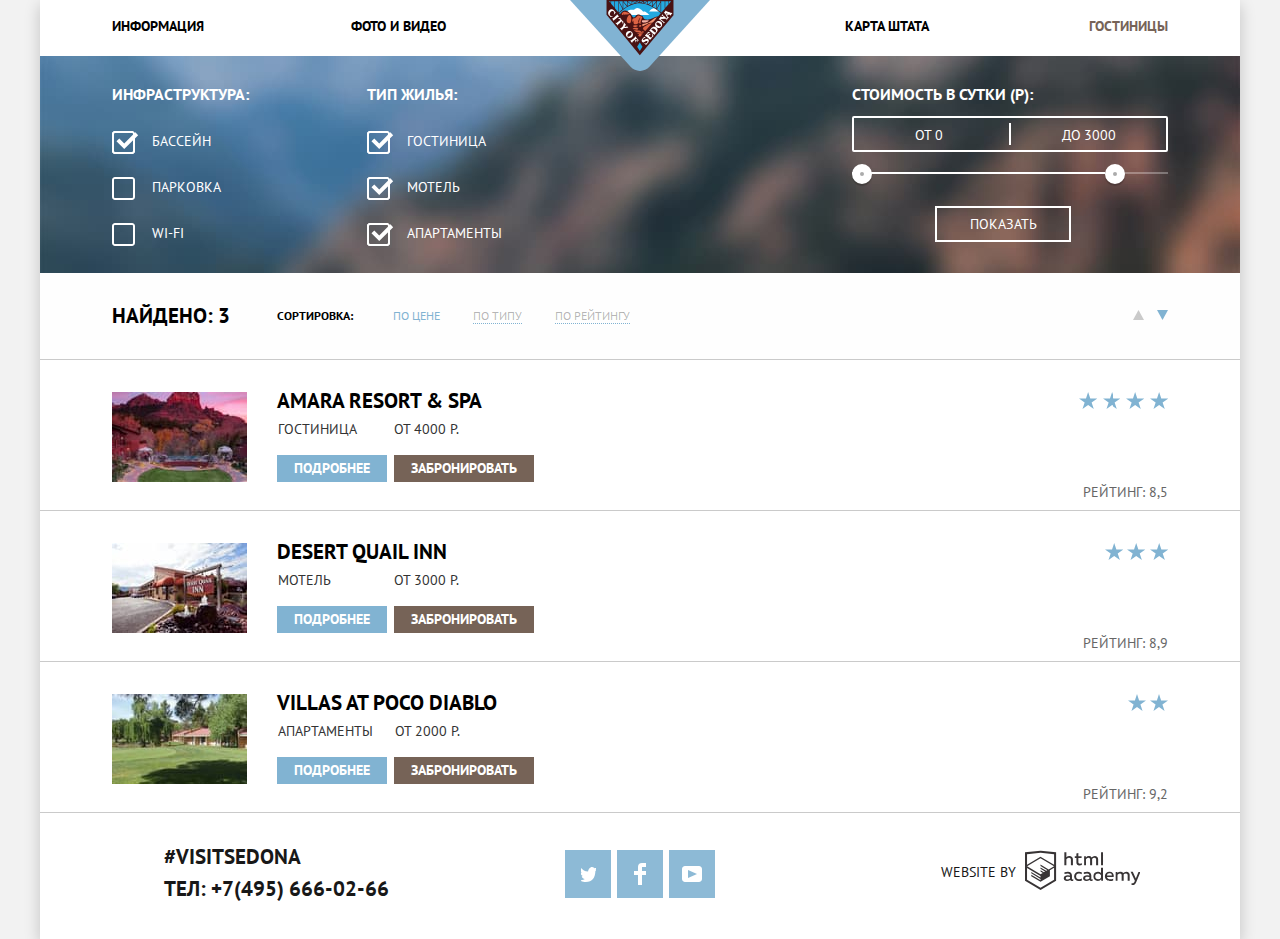
==== inner.html @ 4549bbd1 "css inner-page" ====
<!DOCTYPE html>
<html lang="ru">
  <head>
    <meta charset="utf-8">
    <title>Гостиницы в Седоне</title>
    <link href="https://fonts.googleapis.com/css?family=PT+Sans:400,700&display=swap&subset=cyrillic" rel="stylesheet">
    <link href="css/normalize.css" rel="stylesheet">
    <link href="css/style.css" rel="stylesheet">
  </head>
  <body class="inner-page">
    <div class="container">
      <header class="main-header">
        <nav class="main-navigation">
          <a class="main-header-logo" href="index.html">
            <img src="img/logo.svg" width="140" height="71" alt="Логотип компании по поиску жилья в Седоне «City of Sedona»">
          </a>
          <ul class="site-navigation inner-site-navigation">
            <li><a href="#">Информация</a></li>
            <li><a href="#">Фото и видео</a></li>
            <li><a href="#">Карта штата</a></li>
            <li class="site-navigation-current"><a>Гостиницы</a></li>
          </ul>
        </nav>
      </header>
      <main>
        <h1 class="visually-hidden">Поиск гостиницы в Седоне</h1>
        <section class="filters">
          <h2 class="visually-hidden">Фильтр гостиниц</h2>
          <form action="https://echo.htmlacademy.ru" method="get" >
            <fieldset class="filter-item">
              <legend>Инфраструктура:</legend>
              <ul>
                <li>
                  <input class="visually-hidden filter-input" type="checkbox" name="pool" id="filter-pool" checked>
                  <label for="filter-pool">Бассейн</label>
                </li>
                <li>
                  <input class="visually-hidden filter-input" type="checkbox" name="parking" id="filter-parking">
                  <label for="filter-parking">Парковка</label>
                </li>
                <li>
                  <input class="visually-hidden filter-input" type="checkbox" name="wi-fi" id="filter-wi-fi">
                  <label for="filter-wi-fi">Wi-Fi</label>
                </li>
              </ul>
            </fieldset>
            <fieldset class="filter-item">
              <legend>Тип жилья:</legend>
              <ul>
                <li>
                  <input class="visually-hidden filter-input" type="checkbox" name="hotel" id="filter-hotel" checked>
                  <label for="filter-hotel">Гостиница</label>
                </li>
                <li>
                  <input class="visually-hidden filter-input" type="checkbox" name="motel" id="filter-motel" checked>
                  <label for="filter-motel">Мотель</label>
                </li>
                <li>
                  <input class="visually-hidden filter-input" type="checkbox" name="apartment" id="filter-apartment" checked>
                  <label for="filter-apartment">Апартаменты</label>
                </li>
              </ul>
            </fieldset>
            <div class="filter-column">
              <fieldset class="filter-item">
                <legend>Стоимость в сутки (Р):</legend>
                <div class="range-filter">
                  <div class="price-controls">
                    <label class="min-price">от<input type="number" name="min-price" value="0"></label>
                    <label class="max-price">до<input type="number" name="max-price" value="3000"></label>
                  </div>
                  <div class="range-controls">
                    <div class="scale">
                      <div class="bar"></div>
                    </div>
                    <div class="toggle toggle-min"></div>
                    <div class="toggle toggle-max"></div>
                  </div>
                </div>
              </fieldset>
              <button type="submit" class="button filters-button">Показать</button>
            </div>
          </form>
        </section>
        <section class="sort">
          <p class="sort-info">Найдено: 3</p>
          <h2>Сортировка:</h2>
          <div class="sort-wrapper">
            <a class="sort-item sort-item-current" href="#">По цене</a>
            <a class="sort-item sort-item-type" href="#">По типу</a>
            <a class="sort-item sort-item-rating" href="#">По рейтингу</a>
          </div>
          <div class="indicators">
            <a class="sort-indicator sort-indicator-up" href="#">
              <span class="visually-hidden">Сортировать по возрастанию</span>
              <svg xmlns="http://www.w3.org/2000/svg" width="11" height="10"><path fill="#cacaca" d="M5.5 0L0 10h11z"/></svg>
            </a>
            <a class="sort-indicator sort-indicator-down sort-indicator-current" href="#">
              <span class="visually-hidden">Сортировать по убыванию</span>
              <svg xmlns="http://www.w3.org/2000/svg" width="11" height="10"><path fill="#cacaca" d="M5.5 0L0 10h11z"/></svg>
            </a>
          </div>
        </section>
        <article>
          <h2 class="visually-hidden">Гостиницы Седоны</h2>
          <ul class="hotels">
            <li class="hotels-item">
              <img src="img/amara.jpg" width="135" height="90" alt="Фотография гостиницы «Amara Resort & Spa»">
              <div class="column-hotel">
                <h3>
                  <a class="hotel-name" href="#">Amara Resort & Spa</a>
                </h3>
                <table>
                  <tr>
                    <td>Гостиница</td>
                    <td>От 4000 Р.</td>
                  </tr>
                </table>
                <a class="button button-info" href="#">Подробнее</a>
                <a class="button button-buy" href="#">Забронировать</a>
              </div>
              <div class="comfort">
                <span class="visually-hidden">Уровень сервиса четыре звезды</span>
                <span class="rating">Рейтинг: 8,5</span>
              </div>
            </li>
            <li class="hotels-item">
              <img src="img/desert.jpg" width="135" height="90" alt="Фотография мотеля «Desert Quail Inn»">
              <div class="column-hotel">
                <h3>
                  <a class="hotel-name" href="#">Desert Quail Inn</a>
                </h3>
                <table>
                  <tr>
                    <td>Мотель</td>
                    <td>От 3000 Р.</td>
                  </tr>
                </table>
                <a class="button button-info" href="#">Подробнее</a>
                <a class="button button-buy" href="#">Забронировать</a>
              </div>
              <div class="comfort">
                <span class="visually-hidden">Уровень сервиса три звезды</span>
                <span class="rating">Рейтинг: 8,9</span>
              </div>
            </li>
            <li class="hotels-item">
              <img src="img/villas.jpg" width="135" height="90" alt="Фотография гостиницы «Amara Resort & Spa»">
              <div class="column-hotel">
                <h3>
                  <a class="hotel-name" href="#">Villas at Poco Diablo</a>
                </h3>
                <table>
                  <tr>
                    <td>Апартаменты</td>
                    <td>От 2000 Р.</td>
                  </tr>
                </table>
                <a class="button button-info" href="#">Подробнее</a>
                <a class="button button-buy" href="#">Забронировать</a>
              </div>
              <div class="comfort">
                <span class="visually-hidden">Уровень сервиса две звезды</span>
                <span class="rating">Рейтинг: 9,2</span>
              </div>
            </li>
          </ul>
        </article>
      </main>
      <footer class="main-footer">
        <p class="footer-contacts">
          <span>#visitsedona</span><br>
          Тел: <a href="tel:+78126660266">+7(495) 666-02-66</a>
        </p>
        <ul class="footer-social">
          <li><a class="social-button social-button-tw" href="#"><span class="visually-hidden">Твиттер</span></a></li>
          <li><a class="social-button social-button-fb" href="#"><span class="visually-hidden">Фейсбук</span></a></li>
          <li><a class="social-button social-button-youtube" href="#"><span class="visually-hidden">Ютуб</span></a></li>
        </ul>
        <p class="footer-copyright">
          <b>Website by</b>
          <a class="logo-html" href="https://htmlacademy.ru/intensive/htmlcss">
            <svg class="html-academy" xmlns="http://www.w3.org/2000/svg" data-name="Layer 1" viewBox="0 0 113 39"><path fill="#231f20" d="M46.84 28.22a2.07 2.07 0 00.58-.11v1.4a3.41 3.41 0 01-1.24.22 1.75 1.75 0 01-1.75-1 5.08 5.08 0 01-3.3 1.13c-1.59 0-3.06-.87-3.06-2.68 0-2.24 2.08-2.93 3.9-2.93a11.63 11.63 0 012.28.26v-.31c0-1.09-.8-1.86-2.3-1.86a7.79 7.79 0 00-3.15.67v-1.79a10.72 10.72 0 013.35-.58c2.48 0 4 1.18 4 3.83v3.14a.57.57 0 00.69.61zm-6.76-1.19a1.42 1.42 0 001.64 1.29 3.56 3.56 0 002.53-1v-1.51a10.21 10.21 0 00-1.9-.22c-1.1.01-2.27.35-2.27 1.45zm12.98-6.41a5.29 5.29 0 012.7.67v1.79a4.28 4.28 0 00-2.42-.73 2.89 2.89 0 100 5.76 5.26 5.26 0 002.55-.67v1.8a6.58 6.58 0 01-2.9.6 4.42 4.42 0 01-4.72-4.54 4.54 4.54 0 014.79-4.68zm12.78 7.6a2.07 2.07 0 00.58-.11v1.4a3.41 3.41 0 01-1.24.22 1.75 1.75 0 01-1.75-1 5.08 5.08 0 01-3.3 1.13c-1.59 0-3.06-.87-3.06-2.68 0-2.24 2.08-2.93 3.9-2.93a11.63 11.63 0 012.28.26v-.31c0-1.09-.8-1.86-2.3-1.86a7.79 7.79 0 00-3.15.67v-1.79a10.72 10.72 0 013.35-.58c2.48 0 4 1.18 4 3.83v3.14a.57.57 0 00.69.61zm-6.76-1.19a1.42 1.42 0 001.64 1.29 3.56 3.56 0 002.53-1v-1.51a10.21 10.21 0 00-1.9-.22c-1.11.01-2.27.35-2.27 1.45zm17.59-10.18v12.76h-1.76v-1.39a4.07 4.07 0 01-3.35 1.62 4.62 4.62 0 010-9.22 4 4 0 013.15 1.37v-5.14h2zm-4.76 5.48a2.9 2.9 0 000 5.8 3 3 0 002.79-1.84v-2.13a3.06 3.06 0 00-2.79-1.83zm11.08-1.71c3.48 0 4.68 2.81 4.12 5.34h-6.58c.22 1.57 1.75 2.22 3.35 2.22a6.41 6.41 0 002.77-.62v1.68a7.5 7.5 0 01-3.14.6c-2.68 0-5-1.53-5-4.61a4.39 4.39 0 014.48-4.61zm.09 1.62a2.39 2.39 0 00-2.57 2.26h4.85a2.06 2.06 0 00-2.28-2.26zm6.02 7.37v-8.75h1.73v1.09a4 4 0 012.92-1.33 3 3 0 012.73 1.4 4.33 4.33 0 013.06-1.4 3.21 3.21 0 013.32 3.52v5.47h-2V24.2a1.67 1.67 0 00-1.73-1.84 2.94 2.94 0 00-2.17 1.18v6.07h-2V24.2a1.67 1.67 0 00-1.73-1.84 3.11 3.11 0 00-2.32 1.35v5.91h-2zm22.37-8.75h2l-4.1 9.93c-.95 2.28-2.19 3-3.52 3a5 5 0 01-1.15-.15v-1.66a3 3 0 00.89.13c.95 0 1.66-.67 2.17-2l.18-.44-4.16-8.82h2.13l3 6.6zM40.66 1.53v5a4 4 0 012.83-1.2A3.41 3.41 0 0147.1 8.9v5.41h-2V9.15a1.9 1.9 0 00-2-2.1 3.08 3.08 0 00-2.44 1.46v5.8h-2V1.53h2zm11.77.89v3.12h3.17v1.71h-3.17v4c0 1.15.53 1.53 1.66 1.53a4.71 4.71 0 001.77-.35v1.68a7.14 7.14 0 01-2.35.38 2.68 2.68 0 01-3-2.88V7.23h-1.6V5.52h1.57V2.88zm5.67 11.87V5.54h1.73v1.09a4 4 0 012.92-1.33 3 3 0 012.73 1.4 4.33 4.33 0 013.06-1.4 3.21 3.21 0 013.32 3.52v5.47h-2V8.88a1.67 1.67 0 00-1.73-1.84 2.94 2.94 0 00-2.17 1.18v6.07h-2V8.88a1.67 1.67 0 00-1.73-1.84 3.11 3.11 0 00-2.32 1.35v5.91h-2zM74.72 1.52h1.95v12.76h-1.95zM15.44.02h-.16L0 1.62v28l15.28 9.09 15.28-9.09v-28zm13.12 28.45l-13.28 7.9L2 28.47V16.99l13.22 7.87v1.43l-9.07-5.4v1.38l9.11 5.47v1.46l-9.1-5.42v1.38l9.11 5.47 9.19-5.5v-5.91l4.1-2.45v11.67zm0-13.16l-3.65 2.14-1.68 1-8-4.76v1.38l6.84 4.07h-.06l-.15.09-1 .57-5.64-3.36v1.38l4.45 2.65-1.05.7-3.36-2v1.38l2.21 1.3-2.25 1.35-13.16-7.82 13.17-7.92zm0-1.39L15.21 6.05l-13.2 7.86V3.41l13.28-1.39 13.28 1.39v10.51z"/></svg>
            <span class="visually-hidden">Логотип «HTML-Academy»</span>
          </a>
        </p>
      </footer>
    </div>
  </body>
</html>
---- css/style.css ----
body {
  margin: 0;
  padding: 0;

  font-weight: 400;
  font-size: 14px;
  line-height: 21px;
  font-family: "PT Sans", Arial, sans-serif;
  color: #333333;
  text-transform: uppercase;
  background-color: #f2f2f2;
}

*,
*::before,
*::after {
  box-sizing: border-box;
}

a {
  text-decoration: none;
}

img {
  max-width: 100%;
  height: auto;
}

.visually-hidden:not(:focus):not(:active),
input[type="checkbox"].visually-hidden,
input[type="radio"].visually-hidden {
  position: absolute;

  width: 1px;
  height: 1px;
  margin: -1px;
  border: 0;
  padding: 0;

  white-space: nowrap;

  clip-path: inset(100%);
  clip: rect(0 0 0 0);
  overflow: hidden;
}

.container {
  width: 1200px;
  margin: 0 auto;
  padding: 0 0;

  background-color: #ffffff;
  box-shadow: 0px 5px 15px rgba(0, 1, 1, 0.2);
}

.main-navigation {
  position: relative;

  display: flex;

  font-weight: 700;
  line-height: 26px;
  color: #000000;

  background-color: #ffffff;
}

.main-header-logo {
  position: absolute;
  top: 0;
  left: 50%;
  margin-left: -70px;
  z-index: 1;

  display: block;
  width: 140px;
  height: 71px;
}

.site-navigation {
  width: 1200px;
  display: flex;
  justify-content: space-between;
  flex-wrap: wrap;
  margin: 0;
  padding: 0;
  padding-right: 72px;
  padding-left: 72px;

  list-style: none;
}

.site-navigation li {
  width: 239px;
  padding-top: 13px;
  padding-bottom: 17px;

  color: inherit;
}

.site-navigation li:nth-child(4n-2) {
  margin-right: auto;
}

.site-navigation li:nth-last-child(2),
.site-navigation li:last-child {
  text-align: right;
}

.site-navigation a {
  color: inherit;
}

.site-navigation a[href]:hover,
.site-navigation a[href]:focus {
  color: #81b3d2;
}

.site-navigation a[href]:active {
  color: rgba(0, 0, 0, 0.3);
}

.site-navigation-current a {
  color: #766357;
}

.mountains-bg {
  position: relative;
  display: flex;
  justify-content: center;
  align-items: center;
  height: 508px;

  background: url("../img/background.jpg") no-repeat top center;
  background-color: #ffffff;
  background-size: 100%;
}

.mountains-bg img {
  width: 459px;
  height: 353px;
}

.main-text {
  width: 489px;
  padding-top: 59px;
  padding-bottom: 51px;
  margin: 0 auto;

  text-align: center;
}

.mountains-bg::before {
  content: "";
  position: absolute;
  bottom: -3px;
  left: 0;
  z-index: 1;
  width: 1200px;
  height: 59px;

  background-image: url("../img/intro-mask.svg");
  background-repeat: no-repeat;
  background-position: top center;
}

.main-text b {
  font-size: 21px;
  line-height: 26px;
  text-align: center;
  color: #000000;
}

.main-text p {
  margin: 0;
  padding: 0;
  padding-top: 29px;
  line-height: 26px;
}

.features-list {
  list-style: none;
}

.devils-bridge {
  display: flex;
  color: #ffffff;
}

.real-city {
  display: flex;
  flex-wrap: wrap;
}

.real-life,
.about-bridge {
  width: 400px;
  padding-top: 46px;
  padding-right: 60px;
  padding-bottom: 60px;
  padding-left: 60px;
  color: #ffffff;

  background-color: #81b3d2;
}

.features-list {
  display: flex;
  flex-wrap: wrap;
  margin: 0;
  padding: 0;
}

.real-life,
.about-bridge {
  min-height: 256px;
  padding-bottom: 20px;
}

.features-item h3 {
  margin: 0;
  padding: 0;
  width: 150px;
  margin: 0 auto;
  padding-bottom: 26px;

  font-size: 21px;
  text-align: center;
}

.features-item p {
  margin: 0;
  padding: 0;

  text-align: center;
}

.features-item .number {
  padding-bottom: 22px;
}

.city-features {
  display: flex;
  justify-content: space-between;
  margin: 0;
  padding: 0;

  list-style: none;
  color: #333333;

  background-color: #ffffff;
}

.city-features h4 {
  margin: 0;
  padding: 0;
  padding-bottom: 22px;

  font-size: 21px;
  color: #000000;
}

.city-features li {
  width: 400px;
  min-height: 330px;
  padding: 50px;
  padding-top: 162px;
  padding-bottom: 20px;

  text-align: center;
}

.city-features .home {
  background: url(../img/home.svg) no-repeat 162px 60px;
}

.city-features .food {
  background: url(../img/food.svg) no-repeat 162px 60px;
}

.city-features .souvenir {
  background: url(../img/souvenir.svg) no-repeat 168px 57px;
}

.about-bridge {
  order: 2;
  width: 400px;
  padding: 48px;
  padding-top: 47px;
  padding-bottom: 20px;
}

.last-advantage {
  width: 400px;
  min-height: 256px;

  padding-top: 48px;
  padding-right: 75px;
  padding-bottom: 20px;
  padding-left: 75px;
  background-color: #eeeeee;
}

.last-advantage:nth-child(4) {
  padding-right: 68px;
  padding-left: 68px;
}

.last-advantage h3 {
  padding-bottom: 23px;
}

.features {
  margin-bottom: 51px;
}

.search-hotels h2 {
  margin: 0;
  padding: 0;
  font-size: 30px;
  line-height: 36px;
  color: #000000;
  padding-bottom: 24px;

  text-align: center;
}

.search-hotels p {
  margin: 0;
  padding: 0;
  line-height: 24px;
  padding-bottom: 47px;

  text-align: center;
}

.button {
  font-weight: 700;
  font-size: 14px;
  line-height: 21px;
  text-align: center;
  color: #ffffff;
  text-transform: uppercase;

  background-color: #766357;
}

.button:hover,
.button:focus {
  background-color: #604e43;
}

.button:active {
  color: rgba(255, 255, 255, 0.3);

  background-color: #503e33;
}

.search-hotels .button {
  display: block;
  width: 568px;
  min-height: 86px;
  margin: 0 auto;
  font-size: 21px;
  line-height: 86px;
  vertical-align: middle;
}

.form-hotels {
  position: absolute;
  z-index: 1;
  left: 50%;
  width: 568px;
  margin-left: -284px;
  min-height: 395px;
  padding: 55px;

  background-color: #ffffff;
  box-shadow: 0px 7px 15px 0 rgba(0, 1, 1, 0.15);
}

.form-hotels label {
  font-weight: bold;
  line-height: 1.86;

  text-align: left;
  color: #000000;
}

.form-hotels p {
  position: relative;
  display: flex;
  flex-wrap: wrap;
  justify-content: space-between;
  align-items: baseline;
  line-height: 1.86;
  padding-bottom: 28px;
}

.form-hotels input {
  width: 346px;
  height: 38px;
  padding: 13px;
  background-color: #f2f2f2;

  font-family: "PT Sans", Arial, sans-serif;
  font-size: 14px;
  font-weight: bold;
  line-height: 1.86;
  text-align: left;
  color: #000000;
  border: none;
  text-transform: uppercase;
}

.form-hotels p:nth-child(2) {
  padding-bottom: 31px;
}

.amount-columns {
  display: flex;
  flex-wrap: wrap;
  justify-content: space-between;
  margin-bottom: 23px;
}

.form-hotels .amount {
  position: relative;
  width: 189px;
}

.amount input {
  width: 38px;
  padding-left: 5px;
  padding-right: 5px;
  text-align: center;
}

.amount:nth-child(2) {
  width: 140px;
  margin-right: 38px;
}

.form-hotels .amount-button {
  position: absolute;
  top: 0;
  left: 113px;
  width: 38px;
  height: 38px;
  border: none;
  background-color: #f2f2f2;
}

.amount:nth-child(2) .amount-button {
  left: 65px;
}

.amount:nth-child(2) .increase {
  left: 140px;
}

.amount .increase {
  left: 188px;
}

.amount .increase::after {
  content: "";
  position: absolute;
  top: 13.5px;
  left: 18px;
  width: 2px;
  height: 11px;
  background-color: #a9a9a9;
}

.amount-button::before {
  content: "";
  position: absolute;

  background-color: #a9a9a9;
}

.amount-button:hover::before,
.amount-button:hover::after {
  background-color: #000000;
}

.amount-button:active::before,
.amount-button:active::after {
  background-color: #81b3d2;
}

.reduce::before {
  top: 17px;
  left: 12px;
  width: 12px;
  height: 3px;
}

.increase::before {
  top: 17px;
  left: 14px;
  width: 11px;
  height: 3px;
}

.form-hotels .icon-calendar {
  position: absolute;
  top: 6px;
  right: 2px;
  border: none;
  background-color: transparent;
}

.icon-calendar:hover path {
  fill: #000000;
}

.icon-calendar:active path {
  fill: #81b3d2;
}

.form-hotels .button {
  width: 100%;
  min-height: 58px;
  line-height: 26px;
  background-color: #81b3d2;
  border: none;
}

.cite-footer {
  position: relative;
}

.footer-contacts,
.footer-contacts a {
  font-weight: 700;
  font-size: 21px;
  line-height: 26px;
  color: #000000;
}

.main-footer p,
.main-footer ul {
  margin: 0;
  padding: 0;

  width: 400px;
}

.main-footer {
  position: absolute;
  z-index: 1;
  width: 1200px;
  bottom: 0;
  left: 0;
  opacity: 0.9;
  background-color: #ffffff;
  display: flex;
  justify-content: space-between;
  padding-top: 37px;
  padding-bottom: 37px;
}

.main-footer p,
.main-footer ul {
  width: 400px;
  text-align: center;
}

.main-footer .footer-contacts {
 padding-left: 72px;
}

.footer-contacts span {
  position: relative;
  bottom: 6px;
  right: 44px;
}

.footer-copyright b {
  font-weight: 400;
  line-height: 26px;
  color: #000000;
}

.social-button {
  display: block;
  position: relative;
  width: 46px;
  height: 48px;
  background-color: #81b3d2;
}

.main-footer .footer-social {
  display: flex;
  justify-content: center;
}

.footer-social li {
  margin-right: 6px;
}

.footer-social li:last-child {
  margin-right: 0;
}

.social-button::before {
  content: "";
  position: absolute;
  background-repeat: no-repeat;
  background-position: 50% 50%;
}

.social-button-tw::before {
  width: 15px;
  height: 18px;
  background-image: url(../img/tw-icon.svg);
}

.social-button-fb::before {
  width: 12px;
  height: 22px;
  background-image: url(../img/fb-icon.svg);
}

.social-button-youtube::before {
  width: 20px;
  height: 16px;
  background-image: url(../img/youtube-icon.svg);
}

.html-academy {
  width: 115px;
  height: 41px;
}

.logo-html {
  vertical-align: middle;
  display: inline-block;
  padding-left: 5px;
}

.logo-html:hover path,
.logo-html:focus path {
  fill: #81b3d2;
}

.logo-html:active path {
  fill: #bdbbbc;
}

.footer-social a {
  background-color: #81b3d2;
}

.footer-social a {
  display: flex;
  justify-content: center;
  align-items: center;
}

.social-button:hover,
.social-button:focus {
  background-color: #669ec0;
}

.social-button:active {
  background-color: #5496bd;
}

.social-button:active::before {
  opacity: 0.3;
}

.footer-social {
  list-style: none;
}

.footer-contacts a:hover,
.footer-contacts a:focus {
  color: #81b3d2;
}

.footer-contacts a:active {
  color: #bdbbbc;
}

.inner-page .button {
  display: inline-block;
  margin-right: 3px;
  padding: 3px 17px;

  font: inherit;
  font-weight: 700;
  text-align: center;
  color: #ffffff;
  vertical-align: middle;
  text-transform: uppercase;

  background-color: #81b3d2;
  border: none;
}

.inner-page .button-buy {
  background-color: #766357;
}

.button:hover,
.button:focus,
.button:active {
  background-color: #663d15;
}

.button.disabled,
.button:disabled {
  cursor: default;
  opacity: 0.5;
  background-color: #000000;
}

.filters {
  color: #ffffff;

  min-height: 217px;
  width: 100%;

  background-color: #6688ae;
  background-image: url("../img/filter-background.jpg");

  padding-top: 28px;

  background-repeat: no-repeat;
  background-position: 50% 50%;
}

.filter-item legend {
  font-size: 16px;
  font-weight: 700;
  margin-bottom: 26px;
}

.filter-item {
  border: 0 none;
}

.filter-item ul {
  margin: 0;
  padding: 0;
  list-style: none;
}

.filter-item li {
  margin-bottom: 25px;
  padding-left: 40px;
}

.filter-item label {
  position: relative;

  display: block;

  cursor: pointer;
  user-select: none;
}

.filter-input + label::before {
  content: "";
  position: absolute;
  top: 0px;
  left: -40px;

  width: 23px;
  height: 23px;

  background: url(../img/checkbox-off.svg) no-repeat center center;
}

.filter-input:checked + label::after {
  content: "";

  position: absolute;
  top: 0;
  left: -40px;

  width: 27px;
  height: 23px;

  background: url(../img/checkbox-on.svg) no-repeat center center;
}

.filter-input:disabled + label::before {
  content: "";
  position: absolute;
  top: 0px;
  left: -40px;

  width: 23px;
  height: 23px;

  background: url(../img/checkbox-off-disabled.svg) no-repeat center center;
}

.filter-input:disabled:checked + label::after {
  content: "";
  position: absolute;
  top: 0px;
  left: -40px;

  width: 23px;
  height: 23px;

  background: url(../img/checkbox-on-disabled.svg) no-repeat center center;
}

.filter-column .filter-item {
  width: 316px;
}

.filter-column legend {
  margin-bottom: 11px;
}

.price-controls {
  position: relative;
  height: 36px;
  margin-bottom: 20px;
  font-size: 0;

  border: 2px solid #ffffff;
  border-radius: 2px;
}

.price-controls::after {
  content: "";
  position: absolute;
  top: 50%;
  left: 50%;

  width: 2px;
  height: 22px;

  background: #ffffff;
  transform: translate(-50%, -50%);
}

.price-controls input {
  font-size: 14px;
  line-height: 21px;
  text-align: left;
  padding-left: 3px;
  color: #ffffff;

  background-color: transparent;
  width: 62px;
  margin: 0;

  color: inherit;
  font: inherit;

  background: none;
  border: none;
}

.price-controls .min-price,
.price-controls .max-price {
  width: 147px;
  padding-left: 61px;
}

.price-controls label {
  display: inline-block;

  font-size: 14px;
  line-height: 32px;
  vertical-align: top;

  cursor: pointer;
}

.range-controls {
  position: relative;

  margin-bottom: 32px;
}

.range-controls .scale {
  height: 2px;

  background: rgba(255, 255, 255, 0.3);
}

.range-controls .bar {
  width: 80%;
  height: 2px;

  background: #ffffff;
}

.toggle {
  position: absolute;
  top: -8px;

  width: 20px;
  height: 20px;

  background-color :#ababab;;
  border: 8px solid #ffffff;
  border-radius: 50%;
  box-shadow: 0 2px 1px 0 rgba(0, 1, 1, 0.2);
  cursor: pointer;
}

.toggle-min {
  left: 0;
}

.toggle-max {
  left: 80%;
}

.toggle:hover {
  background: #1c4f80;
}

.filters .filters-button {
  font-weight: 400;
  width: 136px;
  margin-left: 83px;
  padding-top: 0;
  padding-bottom: 0;
  line-height: 32px;
  background-color: transparent;
  border: 2px solid #ffffff;
}

.filters-button:hover,
.filters-button:focus {
  color: #000000;

  background-color: #ffffff;
}

.filters-button:active {
  background-color: #ffffff;
  opacity: 0.9;
}

.sort {
  display: flex;
  justify-content: flex-start;
  align-items: center;
  font-size: 12px;
  min-height: 86px;
  line-height: 18px;
  color: #000000;
  padding-right: 72px;
  padding-left: 72px;

  background-color: #fefefe;
}

.sort p,
.sort h2 {
  margin: 0;
  padding: 0;
}

.sort p {
  margin-right: 47px;
}

.sort h2 {
  font-size: 12px;
  line-height: 18px;
  margin-right: 40px;
}

.sort-wrapper a {
  margin-right: 30px;
}

.sort .indicators {
  margin-left: auto;
}

.sort .sort-indicator-up {
  margin-right: 10px;
}

.sort-item {
  color: rgba(0, 0, 0, 0.3);

  border-bottom: 1px dotted #81b3d2;
}

.sort-item:hover,
.sort-item:focus {
  color: #81b3d2;
}

.sort-item:active {
  color: #000000;

  border: none;
}

.sort-indicator-down svg {
  transform: rotate(180deg);
}

.sort-indicator:hover path,
.sort-indicator:focus path {
  fill: #231f20;
}

.sort-indicator:active path {
  fill: #81b3d2;
}

.sort-info {
  font-weight: 700;
  font-size: 21px;
  line-height: 26px;
}

.sort-indicator-current path {
  fill: #81b3d2;
}

.sort-item-current {
  color: #81b3d2;

  border: none;
}

.sort-item-current:hover,
.sort-item-current:focus {
  border-bottom: 1px dotted #81b3d2;
}

.sort-item-current:active {
  border: none;
}

.hotels {
  margin: 0;
  padding: 0;

  list-style: none;
}

.hotels li {
  display: flex;
  justify-content: space-between;
  align-items: stretch;
  min-height: 150px;
  border-top: 1px solid #cacaca;
  padding-top: 32px;
  padding-right: 72px;
  padding-bottom: 7px;
  padding-left: 72px;
}

.hotels li:last-child {
  border-bottom: 1px solid #cacaca;
}

.hotels h3 {
  margin: 0;
  padding: 0;
  margin-bottom: 5px;
}

.hotels img {
  width: 135px;
  height: 90px;
  margin-right: 30px;
}

.hotels .comfort {
  position: relative;
  margin-left: auto;
  padding-top: 90px;
}

.hotels .comfort::before {
  content: "";
  position: absolute;
  top: 0;
  right: 0;
  width: 89px;
  height: 17px;
  z-index: 1;


  background-image: url(../img/star.svg);
  background-repeat: space;
}

.hotels-item:nth-child(2) .comfort::before {
  width: 63px;
}

.hotels-item:last-child .comfort::before {
  width: 40px;
}

.hotel-name {
  font-size: 21px;
  line-height: 16px;
  color: #000000;
}

.hotel-name:hover,
.hotel-name:focus {
  color: #81b3d2;
}

.column-hotel table {
  width: 232px;
  border-spacing: 0;
  margin-bottom: 14px;
}

.hotels-item td {
  width: 96px;
}

.hotel-name:active {
  color: rgba(0, 0, 0, 0.3);
}

.rating {
  color: #666666;
}

.button-info {
  background-color: #81b3d2;
}

.button-info:hover,
.button-info:focus {
  background-color: #669ec0;
}

.button-info:active {
  background-color: #5496bd;
}

.filters form {
  display: flex;
  padding-right: 72px;
  padding-left: 72px;
}

.filters fieldset {
  width: 255px;
  padding: 0;
  margin: 0;
}

.filter-column {
  width: 316px;
  margin-left: auto;
}

.inner-page .main-footer {
  position: static;
  background-color: #ffffff;
}
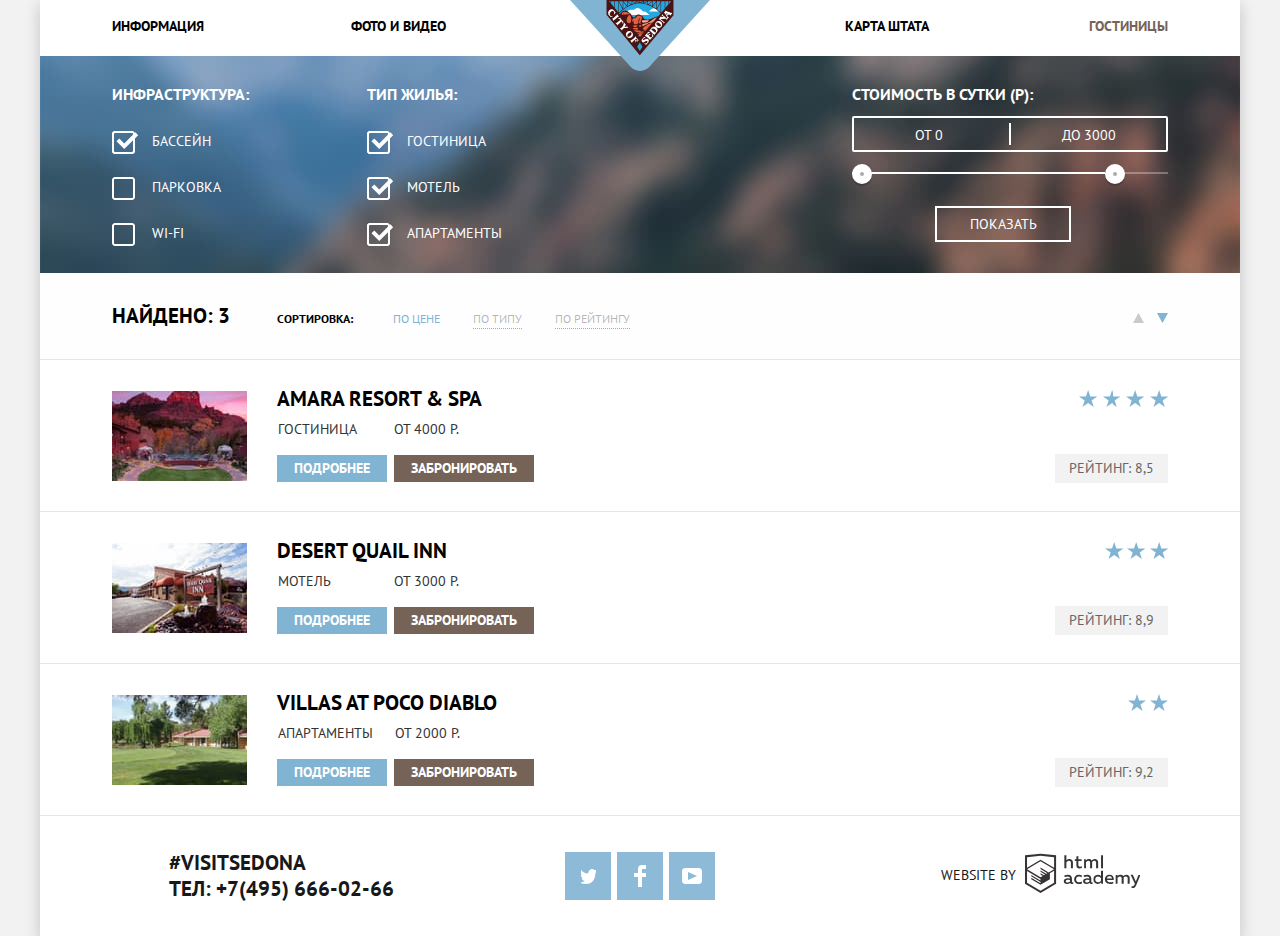
==== commit f350897e: "inner page, footer" ====
--- a/inner.html
+++ b/inner.html
@@ -73,8 +73,8 @@
                     <div class="scale">
                       <div class="bar"></div>
                     </div>
-                    <div class="toggle toggle-min"></div>
-                    <div class="toggle toggle-max"></div>
+                    <button class="toggle toggle-min"></button>
+                    <button class="toggle toggle-max"></button>
                   </div>
                 </div>
               </fieldset>
@@ -85,11 +85,9 @@
         <section class="sort">
           <p class="sort-info">Найдено: 3</p>
           <h2>Сортировка:</h2>
-          <div class="sort-wrapper">
-            <a class="sort-item sort-item-current" href="#">По цене</a>
-            <a class="sort-item sort-item-type" href="#">По типу</a>
-            <a class="sort-item sort-item-rating" href="#">По рейтингу</a>
-          </div>
+          <a class="sort-item sort-item-current" href="#">По цене</a>
+          <a class="sort-item sort-item-type" href="#">По типу</a>
+          <a class="sort-item sort-item-rating" href="#">По рейтингу</a>
           <div class="indicators">
             <a class="sort-indicator sort-indicator-up" href="#">
               <span class="visually-hidden">Сортировать по возрастанию</span>
@@ -169,7 +167,7 @@
       </main>
       <footer class="main-footer">
         <p class="footer-contacts">
-          <span>#visitsedona</span><br>
+          #visitsedona<br>
           Тел: <a href="tel:+78126660266">+7(495) 666-02-66</a>
         </p>
         <ul class="footer-social">
--- a/css/style.css
+++ b/css/style.css
@@ -359,11 +359,10 @@
 .search-hotels .button {
   display: block;
   width: 568px;
-  min-height: 86px;
+  padding: 30px 100px;
   margin: 0 auto;
   font-size: 21px;
-  line-height: 86px;
-  vertical-align: middle;
+  line-height: 26px;
 }
 
 .form-hotels {
@@ -525,6 +524,8 @@
   min-height: 58px;
   line-height: 26px;
   background-color: #81b3d2;
+  padding-top: 16px;
+  padding-bottom: 16px;
   border: none;
 }
 
@@ -552,14 +553,14 @@
   position: absolute;
   z-index: 1;
   width: 1200px;
-  bottom: 0;
+  bottom: 5px;
   left: 0;
   opacity: 0.9;
   background-color: #ffffff;
   display: flex;
   justify-content: space-between;
-  padding-top: 37px;
-  padding-bottom: 37px;
+  align-items: center;
+  min-height: 120px;
 }
 
 .main-footer p,
@@ -569,13 +570,12 @@
 }
 
 .main-footer .footer-contacts {
- padding-left: 72px;
-}
-
-.footer-contacts span {
-  position: relative;
-  bottom: 6px;
-  right: 44px;
+  padding-left: 123px;
+  text-align: left;
+}
+
+.inner-page .footer-contacts {
+  padding-left: 129px;
 }
 
 .footer-copyright b {
@@ -691,15 +691,12 @@
   margin-right: 3px;
   padding: 3px 17px;
 
+  max-width: 250px;
   font: inherit;
   font-weight: 700;
   text-align: center;
-  color: #ffffff;
-  vertical-align: middle;
-  text-transform: uppercase;
 
   background-color: #81b3d2;
-  border: none;
 }
 
 .inner-page .button-buy {
@@ -904,7 +901,8 @@
   width: 20px;
   height: 20px;
 
-  background-color :#ababab;;
+  padding: 0;
+  background-color: #ababab;
   border: 8px solid #ffffff;
   border-radius: 50%;
   box-shadow: 0 2px 1px 0 rgba(0, 1, 1, 0.2);
@@ -919,7 +917,8 @@
   left: 80%;
 }
 
-.toggle:hover {
+.toggle:hover,
+.toggle:focus {
   background: #1c4f80;
 }
 
@@ -949,7 +948,8 @@
 .sort {
   display: flex;
   justify-content: flex-start;
-  align-items: center;
+  align-items: baseline;
+  padding-top: 30px;
   font-size: 12px;
   min-height: 86px;
   line-height: 18px;
@@ -976,8 +976,8 @@
   margin-right: 40px;
 }
 
-.sort-wrapper a {
-  margin-right: 30px;
+.sort .sort-item {
+  margin-right: 33px;
 }
 
 .sort .indicators {
@@ -1054,34 +1054,35 @@
   display: flex;
   justify-content: space-between;
   align-items: stretch;
-  min-height: 150px;
-  border-top: 1px solid #cacaca;
-  padding-top: 32px;
+  border-top: 1px solid #e5e5e5;
+  padding-top: 26px;
   padding-right: 72px;
-  padding-bottom: 7px;
+  padding-bottom: 28px;
   padding-left: 72px;
 }
 
 .hotels li:last-child {
-  border-bottom: 1px solid #cacaca;
+  border-bottom: 1px solid #e5e5e5;
 }
 
 .hotels h3 {
   margin: 0;
   padding: 0;
-  margin-bottom: 5px;
+  margin-bottom: 6px;
 }
 
 .hotels img {
   width: 135px;
   height: 90px;
+  margin-top: 5px;
   margin-right: 30px;
 }
 
 .hotels .comfort {
   position: relative;
   margin-left: auto;
-  padding-top: 90px;
+  margin-top: 4px;
+  padding-top: 64px;
 }
 
 .hotels .comfort::before {
@@ -1108,7 +1109,7 @@
 
 .hotel-name {
   font-size: 21px;
-  line-height: 16px;
+  line-height: 26px;
   color: #000000;
 }
 
@@ -1132,7 +1133,10 @@
 }
 
 .rating {
+  display: block;
+  padding: 4px 14px;;
   color: #666666;
+  background-color: #f2f2f2;
 }
 
 .button-info {
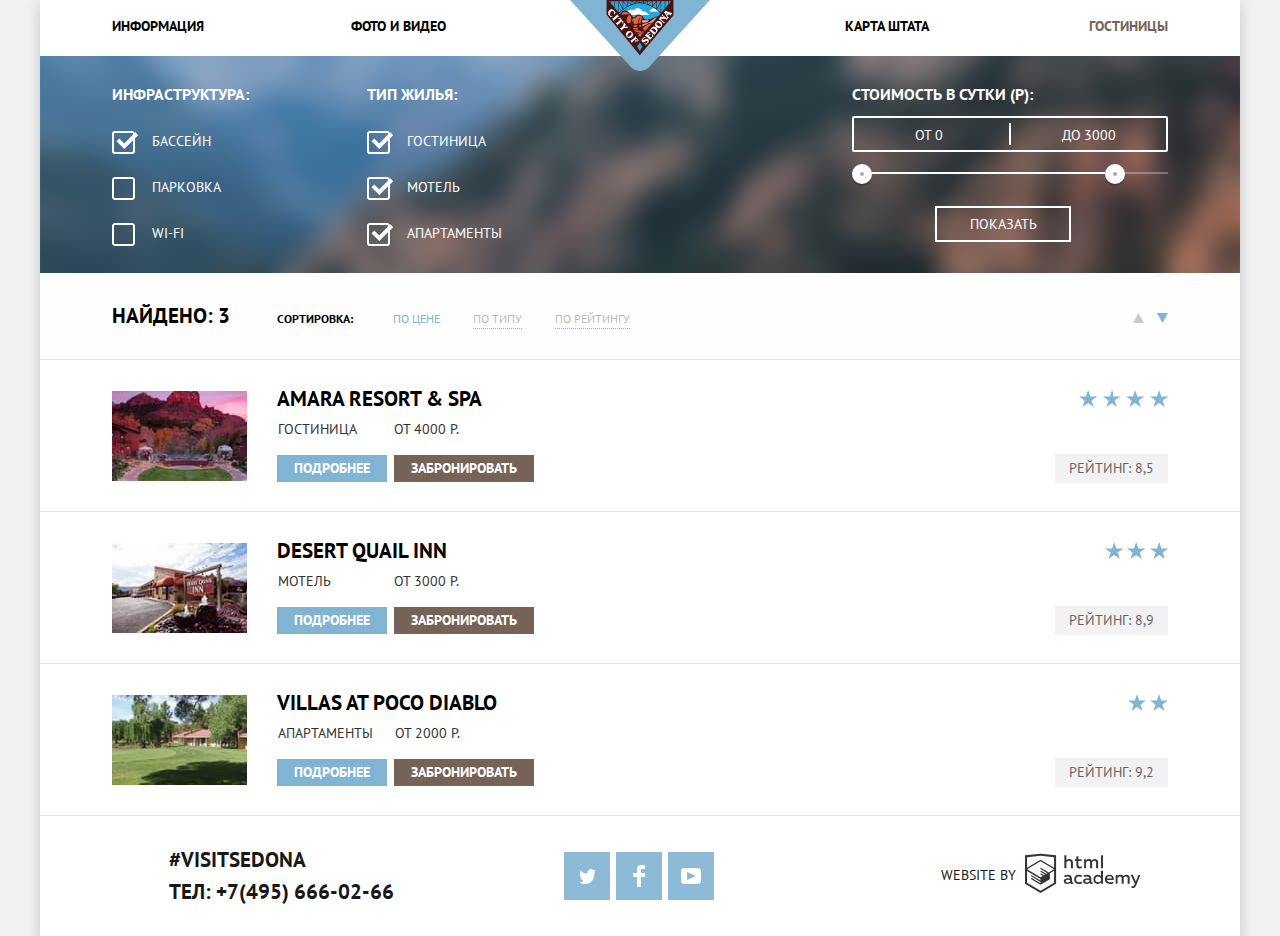
==== commit 41c20136: "add footer logo width height" ====
--- a/inner.html
+++ b/inner.html
@@ -117,7 +117,7 @@
                 <a class="button button-info" href="#">Подробнее</a>
                 <a class="button button-buy" href="#">Забронировать</a>
               </div>
-              <div class="comfort">
+              <div class="comfort four-stars">
                 <span class="visually-hidden">Уровень сервиса четыре звезды</span>
                 <span class="rating">Рейтинг: 8,5</span>
               </div>
@@ -137,7 +137,7 @@
                 <a class="button button-info" href="#">Подробнее</a>
                 <a class="button button-buy" href="#">Забронировать</a>
               </div>
-              <div class="comfort">
+              <div class="comfort three-stars">
                 <span class="visually-hidden">Уровень сервиса три звезды</span>
                 <span class="rating">Рейтинг: 8,9</span>
               </div>
@@ -157,7 +157,7 @@
                 <a class="button button-info" href="#">Подробнее</a>
                 <a class="button button-buy" href="#">Забронировать</a>
               </div>
-              <div class="comfort">
+              <div class="comfort two-stars">
                 <span class="visually-hidden">Уровень сервиса две звезды</span>
                 <span class="rating">Рейтинг: 9,2</span>
               </div>
@@ -167,7 +167,7 @@
       </main>
       <footer class="main-footer">
         <p class="footer-contacts">
-          #visitsedona<br>
+          <span>#visitsedona</span>
           Тел: <a href="tel:+78126660266">+7(495) 666-02-66</a>
         </p>
         <ul class="footer-social">
@@ -178,7 +178,7 @@
         <p class="footer-copyright">
           <b>Website by</b>
           <a class="logo-html" href="https://htmlacademy.ru/intensive/htmlcss">
-            <svg class="html-academy" xmlns="http://www.w3.org/2000/svg" data-name="Layer 1" viewBox="0 0 113 39"><path fill="#231f20" d="M46.84 28.22a2.07 2.07 0 00.58-.11v1.4a3.41 3.41 0 01-1.24.22 1.75 1.75 0 01-1.75-1 5.08 5.08 0 01-3.3 1.13c-1.59 0-3.06-.87-3.06-2.68 0-2.24 2.08-2.93 3.9-2.93a11.63 11.63 0 012.28.26v-.31c0-1.09-.8-1.86-2.3-1.86a7.79 7.79 0 00-3.15.67v-1.79a10.72 10.72 0 013.35-.58c2.48 0 4 1.18 4 3.83v3.14a.57.57 0 00.69.61zm-6.76-1.19a1.42 1.42 0 001.64 1.29 3.56 3.56 0 002.53-1v-1.51a10.21 10.21 0 00-1.9-.22c-1.1.01-2.27.35-2.27 1.45zm12.98-6.41a5.29 5.29 0 012.7.67v1.79a4.28 4.28 0 00-2.42-.73 2.89 2.89 0 100 5.76 5.26 5.26 0 002.55-.67v1.8a6.58 6.58 0 01-2.9.6 4.42 4.42 0 01-4.72-4.54 4.54 4.54 0 014.79-4.68zm12.78 7.6a2.07 2.07 0 00.58-.11v1.4a3.41 3.41 0 01-1.24.22 1.75 1.75 0 01-1.75-1 5.08 5.08 0 01-3.3 1.13c-1.59 0-3.06-.87-3.06-2.68 0-2.24 2.08-2.93 3.9-2.93a11.63 11.63 0 012.28.26v-.31c0-1.09-.8-1.86-2.3-1.86a7.79 7.79 0 00-3.15.67v-1.79a10.72 10.72 0 013.35-.58c2.48 0 4 1.18 4 3.83v3.14a.57.57 0 00.69.61zm-6.76-1.19a1.42 1.42 0 001.64 1.29 3.56 3.56 0 002.53-1v-1.51a10.21 10.21 0 00-1.9-.22c-1.11.01-2.27.35-2.27 1.45zm17.59-10.18v12.76h-1.76v-1.39a4.07 4.07 0 01-3.35 1.62 4.62 4.62 0 010-9.22 4 4 0 013.15 1.37v-5.14h2zm-4.76 5.48a2.9 2.9 0 000 5.8 3 3 0 002.79-1.84v-2.13a3.06 3.06 0 00-2.79-1.83zm11.08-1.71c3.48 0 4.68 2.81 4.12 5.34h-6.58c.22 1.57 1.75 2.22 3.35 2.22a6.41 6.41 0 002.77-.62v1.68a7.5 7.5 0 01-3.14.6c-2.68 0-5-1.53-5-4.61a4.39 4.39 0 014.48-4.61zm.09 1.62a2.39 2.39 0 00-2.57 2.26h4.85a2.06 2.06 0 00-2.28-2.26zm6.02 7.37v-8.75h1.73v1.09a4 4 0 012.92-1.33 3 3 0 012.73 1.4 4.33 4.33 0 013.06-1.4 3.21 3.21 0 013.32 3.52v5.47h-2V24.2a1.67 1.67 0 00-1.73-1.84 2.94 2.94 0 00-2.17 1.18v6.07h-2V24.2a1.67 1.67 0 00-1.73-1.84 3.11 3.11 0 00-2.32 1.35v5.91h-2zm22.37-8.75h2l-4.1 9.93c-.95 2.28-2.19 3-3.52 3a5 5 0 01-1.15-.15v-1.66a3 3 0 00.89.13c.95 0 1.66-.67 2.17-2l.18-.44-4.16-8.82h2.13l3 6.6zM40.66 1.53v5a4 4 0 012.83-1.2A3.41 3.41 0 0147.1 8.9v5.41h-2V9.15a1.9 1.9 0 00-2-2.1 3.08 3.08 0 00-2.44 1.46v5.8h-2V1.53h2zm11.77.89v3.12h3.17v1.71h-3.17v4c0 1.15.53 1.53 1.66 1.53a4.71 4.71 0 001.77-.35v1.68a7.14 7.14 0 01-2.35.38 2.68 2.68 0 01-3-2.88V7.23h-1.6V5.52h1.57V2.88zm5.67 11.87V5.54h1.73v1.09a4 4 0 012.92-1.33 3 3 0 012.73 1.4 4.33 4.33 0 013.06-1.4 3.21 3.21 0 013.32 3.52v5.47h-2V8.88a1.67 1.67 0 00-1.73-1.84 2.94 2.94 0 00-2.17 1.18v6.07h-2V8.88a1.67 1.67 0 00-1.73-1.84 3.11 3.11 0 00-2.32 1.35v5.91h-2zM74.72 1.52h1.95v12.76h-1.95zM15.44.02h-.16L0 1.62v28l15.28 9.09 15.28-9.09v-28zm13.12 28.45l-13.28 7.9L2 28.47V16.99l13.22 7.87v1.43l-9.07-5.4v1.38l9.11 5.47v1.46l-9.1-5.42v1.38l9.11 5.47 9.19-5.5v-5.91l4.1-2.45v11.67zm0-13.16l-3.65 2.14-1.68 1-8-4.76v1.38l6.84 4.07h-.06l-.15.09-1 .57-5.64-3.36v1.38l4.45 2.65-1.05.7-3.36-2v1.38l2.21 1.3-2.25 1.35-13.16-7.82 13.17-7.92zm0-1.39L15.21 6.05l-13.2 7.86V3.41l13.28-1.39 13.28 1.39v10.51z"/></svg>
+            <svg class="html-academy" xmlns="http://www.w3.org/2000/svg" data-name="Layer 1" viewBox="0 0 113 39" width="113" height="39"><path fill="#231f20" d="M46.84 28.22a2.07 2.07 0 00.58-.11v1.4a3.41 3.41 0 01-1.24.22 1.75 1.75 0 01-1.75-1 5.08 5.08 0 01-3.3 1.13c-1.59 0-3.06-.87-3.06-2.68 0-2.24 2.08-2.93 3.9-2.93a11.63 11.63 0 012.28.26v-.31c0-1.09-.8-1.86-2.3-1.86a7.79 7.79 0 00-3.15.67v-1.79a10.72 10.72 0 013.35-.58c2.48 0 4 1.18 4 3.83v3.14a.57.57 0 00.69.61zm-6.76-1.19a1.42 1.42 0 001.64 1.29 3.56 3.56 0 002.53-1v-1.51a10.21 10.21 0 00-1.9-.22c-1.1.01-2.27.35-2.27 1.45zm12.98-6.41a5.29 5.29 0 012.7.67v1.79a4.28 4.28 0 00-2.42-.73 2.89 2.89 0 100 5.76 5.26 5.26 0 002.55-.67v1.8a6.58 6.58 0 01-2.9.6 4.42 4.42 0 01-4.72-4.54 4.54 4.54 0 014.79-4.68zm12.78 7.6a2.07 2.07 0 00.58-.11v1.4a3.41 3.41 0 01-1.24.22 1.75 1.75 0 01-1.75-1 5.08 5.08 0 01-3.3 1.13c-1.59 0-3.06-.87-3.06-2.68 0-2.24 2.08-2.93 3.9-2.93a11.63 11.63 0 012.28.26v-.31c0-1.09-.8-1.86-2.3-1.86a7.79 7.79 0 00-3.15.67v-1.79a10.72 10.72 0 013.35-.58c2.48 0 4 1.18 4 3.83v3.14a.57.57 0 00.69.61zm-6.76-1.19a1.42 1.42 0 001.64 1.29 3.56 3.56 0 002.53-1v-1.51a10.21 10.21 0 00-1.9-.22c-1.11.01-2.27.35-2.27 1.45zm17.59-10.18v12.76h-1.76v-1.39a4.07 4.07 0 01-3.35 1.62 4.62 4.62 0 010-9.22 4 4 0 013.15 1.37v-5.14h2zm-4.76 5.48a2.9 2.9 0 000 5.8 3 3 0 002.79-1.84v-2.13a3.06 3.06 0 00-2.79-1.83zm11.08-1.71c3.48 0 4.68 2.81 4.12 5.34h-6.58c.22 1.57 1.75 2.22 3.35 2.22a6.41 6.41 0 002.77-.62v1.68a7.5 7.5 0 01-3.14.6c-2.68 0-5-1.53-5-4.61a4.39 4.39 0 014.48-4.61zm.09 1.62a2.39 2.39 0 00-2.57 2.26h4.85a2.06 2.06 0 00-2.28-2.26zm6.02 7.37v-8.75h1.73v1.09a4 4 0 012.92-1.33 3 3 0 012.73 1.4 4.33 4.33 0 013.06-1.4 3.21 3.21 0 013.32 3.52v5.47h-2V24.2a1.67 1.67 0 00-1.73-1.84 2.94 2.94 0 00-2.17 1.18v6.07h-2V24.2a1.67 1.67 0 00-1.73-1.84 3.11 3.11 0 00-2.32 1.35v5.91h-2zm22.37-8.75h2l-4.1 9.93c-.95 2.28-2.19 3-3.52 3a5 5 0 01-1.15-.15v-1.66a3 3 0 00.89.13c.95 0 1.66-.67 2.17-2l.18-.44-4.16-8.82h2.13l3 6.6zM40.66 1.53v5a4 4 0 012.83-1.2A3.41 3.41 0 0147.1 8.9v5.41h-2V9.15a1.9 1.9 0 00-2-2.1 3.08 3.08 0 00-2.44 1.46v5.8h-2V1.53h2zm11.77.89v3.12h3.17v1.71h-3.17v4c0 1.15.53 1.53 1.66 1.53a4.71 4.71 0 001.77-.35v1.68a7.14 7.14 0 01-2.35.38 2.68 2.68 0 01-3-2.88V7.23h-1.6V5.52h1.57V2.88zm5.67 11.87V5.54h1.73v1.09a4 4 0 012.92-1.33 3 3 0 012.73 1.4 4.33 4.33 0 013.06-1.4 3.21 3.21 0 013.32 3.52v5.47h-2V8.88a1.67 1.67 0 00-1.73-1.84 2.94 2.94 0 00-2.17 1.18v6.07h-2V8.88a1.67 1.67 0 00-1.73-1.84 3.11 3.11 0 00-2.32 1.35v5.91h-2zM74.72 1.52h1.95v12.76h-1.95zM15.44.02h-.16L0 1.62v28l15.28 9.09 15.28-9.09v-28zm13.12 28.45l-13.28 7.9L2 28.47V16.99l13.22 7.87v1.43l-9.07-5.4v1.38l9.11 5.47v1.46l-9.1-5.42v1.38l9.11 5.47 9.19-5.5v-5.91l4.1-2.45v11.67zm0-13.16l-3.65 2.14-1.68 1-8-4.76v1.38l6.84 4.07h-.06l-.15.09-1 .57-5.64-3.36v1.38l4.45 2.65-1.05.7-3.36-2v1.38l2.21 1.3-2.25 1.35-13.16-7.82 13.17-7.92zm0-1.39L15.21 6.05l-13.2 7.86V3.41l13.28-1.39 13.28 1.39v10.51z"/></svg>
             <span class="visually-hidden">Логотип «HTML-Academy»</span>
           </a>
         </p>
--- a/css/style.css
+++ b/css/style.css
@@ -301,9 +301,9 @@
   background-color: #eeeeee;
 }
 
-.last-advantage:nth-child(4) {
-  padding-right: 68px;
-  padding-left: 68px;
+.features-item:nth-child(4) {
+  padding-left: 63px;
+  padding-right: 63px;
 }
 
 .last-advantage h3 {
@@ -465,10 +465,10 @@
 .amount .increase::after {
   content: "";
   position: absolute;
-  top: 13.5px;
+  top: 13px;
   left: 18px;
-  width: 2px;
-  height: 11px;
+  width: 3px;
+  height: 12px;
   background-color: #a9a9a9;
 }
 
@@ -541,8 +541,7 @@
   color: #000000;
 }
 
-.main-footer p,
-.main-footer ul {
+.main-footer p {
   margin: 0;
   padding: 0;
 
@@ -563,8 +562,7 @@
   min-height: 120px;
 }
 
-.main-footer p,
-.main-footer ul {
+.main-footer p {
   width: 400px;
   text-align: center;
 }
@@ -572,6 +570,11 @@
 .main-footer .footer-contacts {
   padding-left: 123px;
   text-align: left;
+}
+
+.footer-contacts span {
+  display: block;
+  padding-bottom: 6px;
 }
 
 .inner-page .footer-contacts {
@@ -593,15 +596,21 @@
 }
 
 .main-footer .footer-social {
-  display: flex;
-  justify-content: center;
+  margin: 0;
+  padding: 0;
+  display: flex;
+  flex-wrap: wrap;
+  justify-content: flex-start;
+  width: 152px;
 }
 
 .footer-social li {
+  margin-bottom: 3px;
   margin-right: 6px;
-}
-
-.footer-social li:last-child {
+  margin-top: 3px;
+}
+
+.footer-social li:nth-child(3n) {
   margin-right: 0;
 }
 
@@ -688,6 +697,7 @@
 
 .inner-page .button {
   display: inline-block;
+  vertical-align: top;
   margin-right: 3px;
   padding: 3px 17px;
 
@@ -1099,11 +1109,15 @@
   background-repeat: space;
 }
 
-.hotels-item:nth-child(2) .comfort::before {
+.hotels-item .four-stars::before {
+  width: 89px;
+}
+
+.hotels-item .three-stars::before {
   width: 63px;
 }
 
-.hotels-item:last-child .comfort::before {
+.hotels-item .two-stars::before {
   width: 40px;
 }
 
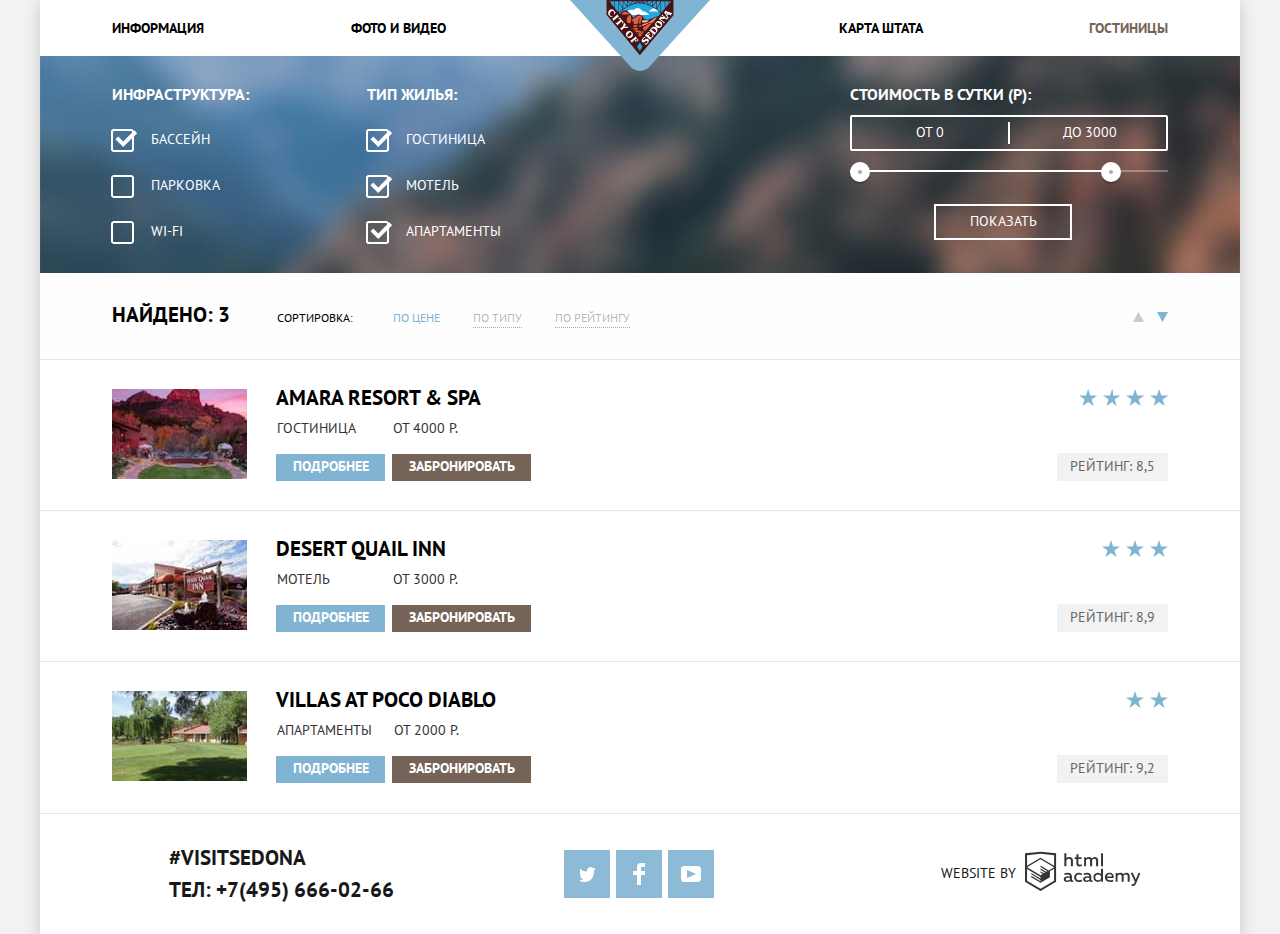
==== commit 65cd8b4c: "basic criteria" ====
--- a/inner.html
+++ b/inner.html
@@ -17,7 +17,7 @@
           <ul class="site-navigation inner-site-navigation">
             <li><a href="#">Информация</a></li>
             <li><a href="#">Фото и видео</a></li>
-            <li><a href="#">Карта штата</a></li>
+            <li class="navigation-map"><a href="#">Карта штата</a></li>
             <li class="site-navigation-current"><a>Гостиницы</a></li>
           </ul>
         </nav>
--- a/css/style.css
+++ b/css/style.css
@@ -8,6 +8,7 @@
   font-family: "PT Sans", Arial, sans-serif;
   color: #333333;
   text-transform: uppercase;
+
   background-color: #f2f2f2;
 }
 
@@ -26,7 +27,7 @@
   height: auto;
 }
 
-.visually-hidden:not(:focus):not(:active),
+.visually-hidden,
 input[type="checkbox"].visually-hidden,
 input[type="radio"].visually-hidden {
   position: absolute;
@@ -34,14 +35,15 @@
   width: 1px;
   height: 1px;
   margin: -1px;
+  padding: 0;
+  overflow: hidden;
+
+  white-space: nowrap;
+
   border: 0;
-  padding: 0;
-
-  white-space: nowrap;
-
+
+  clip: rect(0 0 0 0);
   clip-path: inset(100%);
-  clip: rect(0 0 0 0);
-  overflow: hidden;
 }
 
 .container {
@@ -50,13 +52,11 @@
   padding: 0 0;
 
   background-color: #ffffff;
-  box-shadow: 0px 5px 15px rgba(0, 1, 1, 0.2);
+  box-shadow: 0 5px 15px rgba(0, 1, 1, 0.2);
 }
 
 .main-navigation {
   position: relative;
-
-  display: flex;
 
   font-weight: 700;
   line-height: 26px;
@@ -69,19 +69,19 @@
   position: absolute;
   top: 0;
   left: 50%;
-  margin-left: -70px;
   z-index: 1;
 
   display: block;
   width: 140px;
   height: 71px;
+  margin-left: -70px;
 }
 
 .site-navigation {
+  display: flex;
+  flex-wrap: wrap;
+  justify-content: space-between;
   width: 1200px;
-  display: flex;
-  justify-content: space-between;
-  flex-wrap: wrap;
   margin: 0;
   padding: 0;
   padding-right: 72px;
@@ -92,8 +92,8 @@
 
 .site-navigation li {
   width: 239px;
-  padding-top: 13px;
-  padding-bottom: 17px;
+  padding-top: 15px;
+  padding-bottom: 15px;
 
   color: inherit;
 }
@@ -102,9 +102,13 @@
   margin-right: auto;
 }
 
-.site-navigation li:nth-last-child(2),
-.site-navigation li:last-child {
+.site-navigation li:nth-child(4n-1),
+.site-navigation li:nth-child(4n) {
   text-align: right;
+}
+
+.site-navigation .navigation-map {
+  padding-right: 6px;
 }
 
 .site-navigation a {
@@ -126,6 +130,7 @@
 
 .mountains-bg {
   position: relative;
+
   display: flex;
   justify-content: center;
   align-items: center;
@@ -142,10 +147,10 @@
 }
 
 .main-text {
-  width: 489px;
-  padding-top: 59px;
+  width: 492px;
+  margin: 0 auto;
+  padding-top: 60px;
   padding-bottom: 51px;
-  margin: 0 auto;
 
   text-align: center;
 }
@@ -156,6 +161,7 @@
   bottom: -3px;
   left: 0;
   z-index: 1;
+
   width: 1200px;
   height: 59px;
 
@@ -174,8 +180,10 @@
 .main-text p {
   margin: 0;
   padding: 0;
-  padding-top: 29px;
+  padding-top: 28px;
+
   line-height: 26px;
+  text-align: left;
 }
 
 .features-list {
@@ -184,6 +192,7 @@
 
 .devils-bridge {
   display: flex;
+
   color: #ffffff;
 }
 
@@ -195,10 +204,11 @@
 .real-life,
 .about-bridge {
   width: 400px;
-  padding-top: 46px;
+  padding-top: 47px;
   padding-right: 60px;
   padding-bottom: 60px;
-  padding-left: 60px;
+  padding-left: 56px;
+
   color: #ffffff;
 
   background-color: #81b3d2;
@@ -218,10 +228,10 @@
 }
 
 .features-item h3 {
-  margin: 0;
-  padding: 0;
   width: 150px;
+  margin: 0;
   margin: 0 auto;
+  padding: 0;
   padding-bottom: 26px;
 
   font-size: 21px;
@@ -237,6 +247,11 @@
 
 .features-item .number {
   padding-bottom: 22px;
+}
+
+.real-life .number,
+.about-bridge .number {
+  padding-bottom: 20px;
 }
 
 .city-features {
@@ -246,7 +261,6 @@
   padding: 0;
 
   list-style: none;
-  color: #333333;
 
   background-color: #ffffff;
 }
@@ -293,21 +307,23 @@
 .last-advantage {
   width: 400px;
   min-height: 256px;
-
   padding-top: 48px;
   padding-right: 75px;
   padding-bottom: 20px;
   padding-left: 75px;
+
   background-color: #eeeeee;
 }
 
 .features-item:nth-child(4) {
+  padding-right: 63px;
   padding-left: 63px;
-  padding-right: 63px;
 }
 
 .last-advantage h3 {
   padding-bottom: 23px;
+
+  color: #000000;
 }
 
 .features {
@@ -317,21 +333,25 @@
 .search-hotels h2 {
   margin: 0;
   padding: 0;
+  padding-bottom: 24px;
+
   font-size: 30px;
   line-height: 36px;
+  text-align: center;
   color: #000000;
-  padding-bottom: 24px;
-
+}
+
+.search-hotels p {
+  margin: 0;
+  padding: 0;
+  padding-bottom: 47px;
+
+  line-height: 24px;
   text-align: center;
 }
 
-.search-hotels p {
-  margin: 0;
-  padding: 0;
-  line-height: 24px;
-  padding-bottom: 47px;
-
-  text-align: center;
+.search-hotels {
+  position: relative;
 }
 
 .button {
@@ -359,61 +379,91 @@
 .search-hotels .button {
   display: block;
   width: 568px;
+  margin: 0 auto;
   padding: 30px 100px;
-  margin: 0 auto;
+
   font-size: 21px;
   line-height: 26px;
 }
 
 .form-hotels {
   position: absolute;
+  left: 50%;
   z-index: 1;
-  left: 50%;
+
   width: 568px;
+  min-height: 395px;
   margin-left: -284px;
-  min-height: 395px;
   padding: 55px;
 
   background-color: #ffffff;
-  box-shadow: 0px 7px 15px 0 rgba(0, 1, 1, 0.15);
+  box-shadow: 0 7px 15px 0 rgba(0, 1, 1, 0.15);
 }
 
 .form-hotels label {
   font-weight: bold;
   line-height: 1.86;
-
   text-align: left;
   color: #000000;
 }
 
 .form-hotels p {
   position: relative;
+
   display: flex;
   flex-wrap: wrap;
   justify-content: space-between;
-  align-items: baseline;
+  align-items: center;
+  padding-bottom: 28px;
+
   line-height: 1.86;
-  padding-bottom: 28px;
 }
 
 .form-hotels input {
   width: 346px;
   height: 38px;
   padding: 13px;
-  background-color: #f2f2f2;
-
+
+  font-weight: bold;
+  font-size: 14px;
+  line-height: 1.86;
   font-family: "PT Sans", Arial, sans-serif;
-  font-size: 14px;
-  font-weight: bold;
-  line-height: 1.86;
   text-align: left;
   color: #000000;
+  text-transform: uppercase;
+
+  background-color: #f2f2f2;
   border: none;
-  text-transform: uppercase;
+}
+
+@media screen and (-ms-high-contrast: active), (-ms-high-contrast: none) {
+  .form-hotels input {
+    line-height: 0.86;
+  }
+
+  .form-hotels input::-ms-clear {
+    display: none;
+    width : 0;
+    height: 0;
+  }
+
+  .form-hotels input::-ms-reveal {
+    display: none;
+    width : 0;
+    height: 0;
+  }
+
+  .form-hotels .arrival-date {
+    width: 91px;
+  }
+
+  .form-hotels .departure-date {
+    width: 95px;
+  }
 }
 
 .form-hotels p:nth-child(2) {
-  padding-bottom: 31px;
+  padding-bottom: 30px;
 }
 
 .amount-columns {
@@ -425,13 +475,15 @@
 
 .form-hotels .amount {
   position: relative;
+
   width: 189px;
 }
 
 .amount input {
   width: 38px;
+  padding-right: 5px;
   padding-left: 5px;
-  padding-right: 5px;
+
   text-align: center;
 }
 
@@ -444,10 +496,12 @@
   position: absolute;
   top: 0;
   left: 113px;
+
   width: 38px;
   height: 38px;
+
+  background-color: #f2f2f2;
   border: none;
-  background-color: #f2f2f2;
 }
 
 .amount:nth-child(2) .amount-button {
@@ -467,8 +521,10 @@
   position: absolute;
   top: 13px;
   left: 18px;
+
   width: 3px;
   height: 12px;
+
   background-color: #a9a9a9;
 }
 
@@ -492,6 +548,7 @@
 .reduce::before {
   top: 17px;
   left: 12px;
+
   width: 12px;
   height: 3px;
 }
@@ -499,6 +556,7 @@
 .increase::before {
   top: 17px;
   left: 14px;
+
   width: 11px;
   height: 3px;
 }
@@ -506,9 +564,10 @@
 .form-hotels .icon-calendar {
   position: absolute;
   top: 6px;
-  right: 2px;
+  right: 3px;
+
+  background-color: transparent;
   border: none;
-  background-color: transparent;
 }
 
 .icon-calendar:hover path {
@@ -522,10 +581,12 @@
 .form-hotels .button {
   width: 100%;
   min-height: 58px;
-  line-height: 26px;
-  background-color: #81b3d2;
   padding-top: 16px;
   padding-bottom: 16px;
+
+  line-height: 26px;
+
+  background-color: #81b3d2;
   border: none;
 }
 
@@ -542,33 +603,45 @@
 }
 
 .main-footer p {
-  margin: 0;
-  padding: 0;
-
   width: 400px;
+  margin: 0;
+  padding: 0;
 }
 
 .main-footer {
   position: absolute;
-  z-index: 1;
-  width: 1200px;
   bottom: 5px;
   left: 0;
-  opacity: 0.9;
-  background-color: #ffffff;
+  z-index: 1;
+
   display: flex;
   justify-content: space-between;
   align-items: center;
+  width: 1200px;
   min-height: 120px;
-}
+
+  background-color: #ffffff;
+  opacity: 0.9;
+}
+
+.main-footer::after {
+  content: "";
+
+  min-height: inherit;
+
+  font-size: 0;
+}
+
 
 .main-footer p {
   width: 400px;
+
   text-align: center;
 }
 
 .main-footer .footer-contacts {
   padding-left: 123px;
+
   text-align: left;
 }
 
@@ -588,26 +661,31 @@
 }
 
 .social-button {
+  position: relative;
+
   display: block;
-  position: relative;
   width: 46px;
   height: 48px;
+
   background-color: #81b3d2;
 }
 
 .main-footer .footer-social {
-  margin: 0;
-  padding: 0;
   display: flex;
   flex-wrap: wrap;
   justify-content: flex-start;
-  width: 152px;
+  width: 400px;
+  margin: 0;
+  padding: 0;
+  padding-top: 0px;
+  padding-right: 124px;
+  padding-left: 124px;
 }
 
 .footer-social li {
+  margin-top: 3px;
+  margin-right: 6px;
   margin-bottom: 3px;
-  margin-right: 6px;
-  margin-top: 3px;
 }
 
 .footer-social li:nth-child(3n) {
@@ -617,6 +695,11 @@
 .social-button::before {
   content: "";
   position: absolute;
+  position: absolute;
+  left: 50%;
+  top: 50%;
+  transform: translate(-50%, -50%);
+
   background-repeat: no-repeat;
   background-position: 50% 50%;
 }
@@ -624,18 +707,21 @@
 .social-button-tw::before {
   width: 15px;
   height: 18px;
+
   background-image: url(../img/tw-icon.svg);
 }
 
 .social-button-fb::before {
   width: 12px;
   height: 22px;
+
   background-image: url(../img/fb-icon.svg);
 }
 
 .social-button-youtube::before {
   width: 20px;
   height: 16px;
+
   background-image: url(../img/youtube-icon.svg);
 }
 
@@ -645,9 +731,10 @@
 }
 
 .logo-html {
-  vertical-align: middle;
   display: inline-block;
   padding-left: 5px;
+
+  vertical-align: middle;
 }
 
 .logo-html:hover path,
@@ -663,12 +750,6 @@
   background-color: #81b3d2;
 }
 
-.footer-social a {
-  display: flex;
-  justify-content: center;
-  align-items: center;
-}
-
 .social-button:hover,
 .social-button:focus {
   background-color: #669ec0;
@@ -697,13 +778,16 @@
 
 .inner-page .button {
   display: inline-block;
-  vertical-align: top;
+  max-width: 250px;
   margin-right: 3px;
-  padding: 3px 17px;
-
-  max-width: 250px;
+  padding-top: 2px;
+  padding-right: 16px;
+  padding-bottom: 4px;
+  padding-left: 17px;
+
   font: inherit;
   font-weight: 700;
+  vertical-align: top;
   text-align: center;
 
   background-color: #81b3d2;
@@ -721,30 +805,29 @@
 
 .button.disabled,
 .button:disabled {
+  background-color: #000000;
   cursor: default;
   opacity: 0.5;
-  background-color: #000000;
 }
 
 .filters {
+  width: 100%;
+  min-height: 217px;
+  padding-top: 28px;
+
   color: #ffffff;
-
-  min-height: 217px;
-  width: 100%;
 
   background-color: #6688ae;
   background-image: url("../img/filter-background.jpg");
-
-  padding-top: 28px;
-
   background-repeat: no-repeat;
   background-position: 50% 50%;
 }
 
 .filter-item legend {
+  margin-bottom: 24px;
+
+  font-weight: 700;
   font-size: 16px;
-  font-weight: 700;
-  margin-bottom: 26px;
 }
 
 .filter-item {
@@ -754,12 +837,13 @@
 .filter-item ul {
   margin: 0;
   padding: 0;
+
   list-style: none;
 }
 
 .filter-item li {
   margin-bottom: 25px;
-  padding-left: 40px;
+  padding-left: 39px;
 }
 
 .filter-item label {
@@ -768,13 +852,14 @@
   display: block;
 
   cursor: pointer;
+
   user-select: none;
 }
 
 .filter-input + label::before {
   content: "";
   position: absolute;
-  top: 0px;
+  top: 0;
   left: -40px;
 
   width: 23px;
@@ -785,7 +870,6 @@
 
 .filter-input:checked + label::after {
   content: "";
-
   position: absolute;
   top: 0;
   left: -40px;
@@ -799,7 +883,7 @@
 .filter-input:disabled + label::before {
   content: "";
   position: absolute;
-  top: 0px;
+  top: 0;
   left: -40px;
 
   width: 23px;
@@ -811,7 +895,7 @@
 .filter-input:disabled:checked + label::after {
   content: "";
   position: absolute;
-  top: 0px;
+  top: 0;
   left: -40px;
 
   width: 23px;
@@ -821,17 +905,19 @@
 }
 
 .filter-column .filter-item {
-  width: 316px;
+  width: 318px;
 }
 
 .filter-column legend {
-  margin-bottom: 11px;
+  margin-bottom: 10px;
 }
 
 .price-controls {
   position: relative;
+
   height: 36px;
-  margin-bottom: 20px;
+  margin-bottom: 19px;
+
   font-size: 0;
 
   border: 2px solid #ffffff;
@@ -852,34 +938,34 @@
 }
 
 .price-controls input {
+  width: 62px;
+  margin: 0;
+  padding-left: 3px;
+
+  font: inherit;
   font-size: 14px;
   line-height: 21px;
   text-align: left;
-  padding-left: 3px;
   color: #ffffff;
-
+  color: inherit;
+
+  background: none;
   background-color: transparent;
-  width: 62px;
-  margin: 0;
-
-  color: inherit;
-  font: inherit;
-
-  background: none;
   border: none;
 }
 
 .price-controls .min-price,
 .price-controls .max-price {
   width: 147px;
-  padding-left: 61px;
+  padding-top: 4px;
+  padding-left: 64px;
 }
 
 .price-controls label {
   display: inline-block;
 
   font-size: 14px;
-  line-height: 32px;
+  line-height: 21px;
   vertical-align: top;
 
   cursor: pointer;
@@ -910,8 +996,8 @@
 
   width: 20px;
   height: 20px;
-
-  padding: 0;
+  padding: 0;
+
   background-color: #ababab;
   border: 8px solid #ffffff;
   border-radius: 50%;
@@ -924,7 +1010,7 @@
 }
 
 .toggle-max {
-  left: 80%;
+  left: 79%;
 }
 
 .toggle:hover,
@@ -933,12 +1019,14 @@
 }
 
 .filters .filters-button {
+  width: 138px;
+  margin-left: 84px;
+  padding-top: 5px;
+  padding-bottom: 6px;
+
   font-weight: 400;
-  width: 136px;
-  margin-left: 83px;
-  padding-top: 0;
-  padding-bottom: 0;
-  line-height: 32px;
+  line-height: 21px;
+
   background-color: transparent;
   border: 2px solid #ffffff;
 }
@@ -959,13 +1047,14 @@
   display: flex;
   justify-content: flex-start;
   align-items: baseline;
-  padding-top: 30px;
+  min-height: 86px;
+  padding-top: 29px;
+  padding-right: 72px;
+  padding-left: 72px;
+
   font-size: 12px;
-  min-height: 86px;
   line-height: 18px;
   color: #000000;
-  padding-right: 72px;
-  padding-left: 72px;
 
   background-color: #fefefe;
 }
@@ -981,9 +1070,11 @@
 }
 
 .sort h2 {
+  margin-right: 40px;
+
+  font-weight: 400;
   font-size: 12px;
   line-height: 18px;
-  margin-right: 40px;
 }
 
 .sort .sort-item {
@@ -1064,34 +1155,38 @@
   display: flex;
   justify-content: space-between;
   align-items: stretch;
+  padding-top: 25px;
+  padding-right: 72px;
+  padding-bottom: 29px;
+  padding-left: 72px;
+
   border-top: 1px solid #e5e5e5;
-  padding-top: 26px;
-  padding-right: 72px;
-  padding-bottom: 28px;
-  padding-left: 72px;
 }
 
 .hotels li:last-child {
+  padding-bottom: 30px;
+
   border-bottom: 1px solid #e5e5e5;
 }
 
 .hotels h3 {
   margin: 0;
-  padding: 0;
   margin-bottom: 6px;
+  padding: 0;
 }
 
 .hotels img {
   width: 135px;
   height: 90px;
-  margin-top: 5px;
-  margin-right: 30px;
+  margin-top: 4px;
+  margin-right: 29px;
 }
 
 .hotels .comfort {
   position: relative;
+
+  margin-top: 4px;
   margin-left: auto;
-  margin-top: 4px;
   padding-top: 64px;
 }
 
@@ -1100,10 +1195,10 @@
   position: absolute;
   top: 0;
   right: 0;
+  z-index: 1;
+
   width: 89px;
   height: 17px;
-  z-index: 1;
-
 
   background-image: url(../img/star.svg);
   background-repeat: space;
@@ -1114,11 +1209,11 @@
 }
 
 .hotels-item .three-stars::before {
-  width: 63px;
+  width: 66px;
 }
 
 .hotels-item .two-stars::before {
-  width: 40px;
+  width: 42px;
 }
 
 .hotel-name {
@@ -1134,8 +1229,9 @@
 
 .column-hotel table {
   width: 232px;
+  margin-bottom: 14px;
+
   border-spacing: 0;
-  margin-bottom: 14px;
 }
 
 .hotels-item td {
@@ -1148,8 +1244,13 @@
 
 .rating {
   display: block;
-  padding: 4px 14px;;
+  padding-top: 3px;
+  padding-right: 13px;
+  padding-bottom: 4px;
+  padding-left: 13px;
+
   color: #666666;
+
   background-color: #f2f2f2;
 }
 
@@ -1174,16 +1275,17 @@
 
 .filters fieldset {
   width: 255px;
-  padding: 0;
-  margin: 0;
+  margin: 0;
+  padding: 0;
 }
 
 .filter-column {
-  width: 316px;
+  width: 318px;
   margin-left: auto;
 }
 
 .inner-page .main-footer {
   position: static;
+
   background-color: #ffffff;
 }
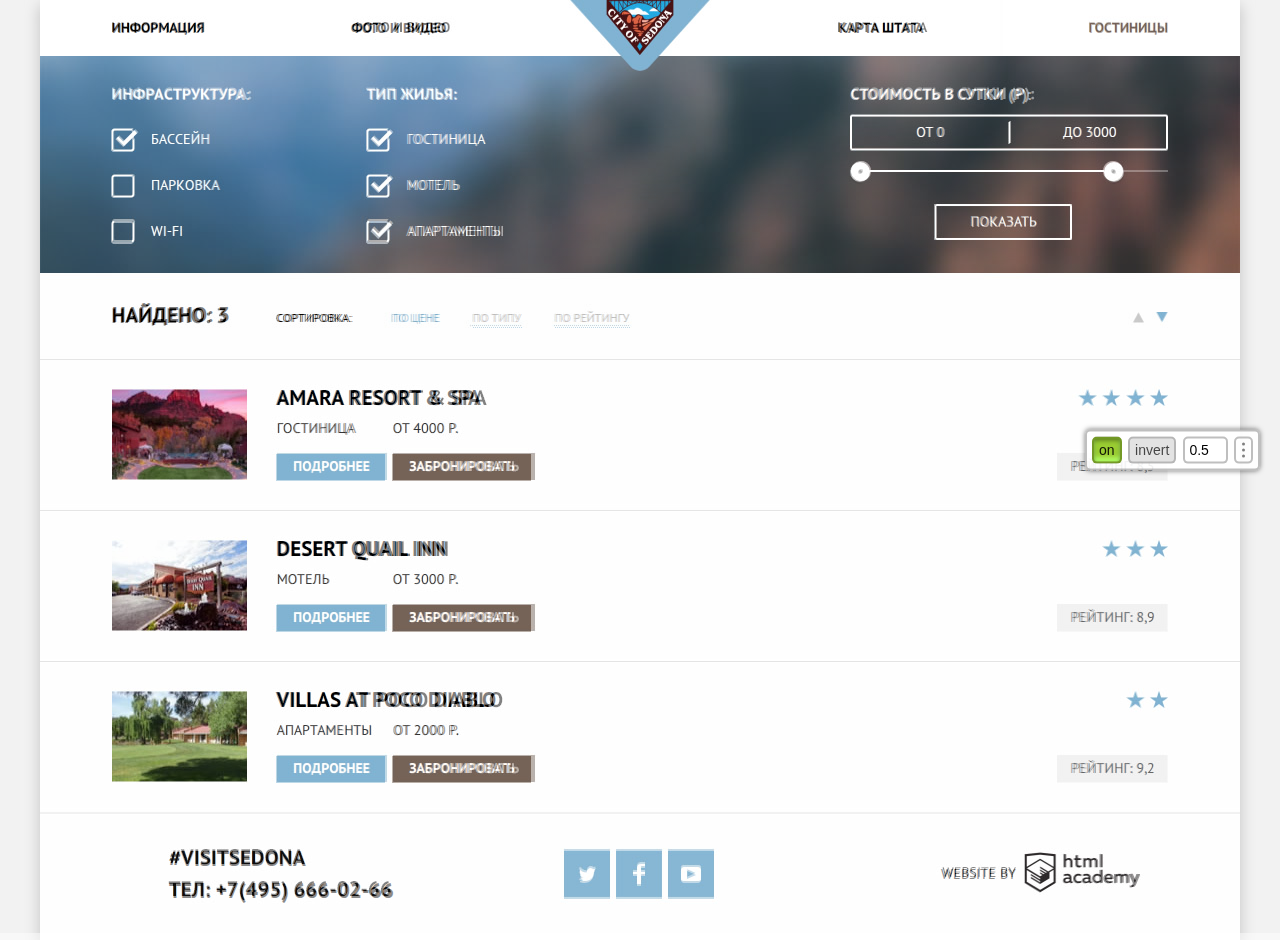
==== commit 865fff35: "map and popup" ====
--- a/inner.html
+++ b/inner.html
@@ -6,6 +6,17 @@
     <link href="https://fonts.googleapis.com/css?family=PT+Sans:400,700&display=swap&subset=cyrillic" rel="stylesheet">
     <link href="css/normalize.css" rel="stylesheet">
     <link href="css/style.css" rel="stylesheet">
+    <!-- Pixel Glass catalog -->
+    <style>
+      HTML {
+        background-repeat: no-repeat;
+        background-position:  50% 0;
+        background-image: url( "pp/img/sedona-hotels.jpg" );
+      }
+    </style>
+	  <link rel="stylesheet" href="pp/pp-style.css">
+    <script src="pp/pp-script.js"></script>
+    <!-- // Pixel Glass -->
   </head>
   <body class="inner-page">
     <div class="container">
@@ -66,8 +77,8 @@
                 <legend>Стоимость в сутки (Р):</legend>
                 <div class="range-filter">
                   <div class="price-controls">
-                    <label class="min-price">от<input type="number" name="min-price" value="0"></label>
-                    <label class="max-price">до<input type="number" name="max-price" value="3000"></label>
+                    <label class="min-price">от<input type="text" name="min-price" value="0"></label>
+                    <label class="max-price">до<input type="text" name="max-price" value="3000"></label>
                   </div>
                   <div class="range-controls">
                     <div class="scale">
--- a/css/style.css
+++ b/css/style.css
@@ -47,6 +47,7 @@
 }
 
 .container {
+  position: relative;
   width: 1200px;
   margin: 0 auto;
   padding: 0 0;
@@ -229,10 +230,9 @@
 
 .features-item h3 {
   width: 150px;
-  margin: 0;
   margin: 0 auto;
   padding: 0;
-  padding-bottom: 26px;
+  padding-bottom: 23px;
 
   font-size: 21px;
   text-align: center;
@@ -307,7 +307,7 @@
 .last-advantage {
   width: 400px;
   min-height: 256px;
-  padding-top: 48px;
+  padding-top: 46px;
   padding-right: 75px;
   padding-bottom: 20px;
   padding-left: 75px;
@@ -327,10 +327,15 @@
 }
 
 .features {
-  margin-bottom: 51px;
+  position: relative;
+  z-index: 4;
+  padding-bottom: 49px;
+  background-color: #ffffff;
 }
 
 .search-hotels h2 {
+  position: relative;
+  z-index: 4;
   margin: 0;
   padding: 0;
   padding-bottom: 24px;
@@ -339,15 +344,19 @@
   line-height: 36px;
   text-align: center;
   color: #000000;
+  background-color: #ffffff;
 }
 
 .search-hotels p {
+  position: relative;
+  z-index: 4;
   margin: 0;
   padding: 0;
   padding-bottom: 47px;
 
   line-height: 24px;
   text-align: center;
+  background-color: #ffffff;
 }
 
 .search-hotels {
@@ -377,6 +386,8 @@
 }
 
 .search-hotels .button {
+  position: relative;
+  z-index: 4;
   display: block;
   width: 568px;
   margin: 0 auto;
@@ -389,7 +400,9 @@
 .form-hotels {
   position: absolute;
   left: 50%;
-  z-index: 1;
+  z-index: 3;
+  display: flex;
+  flex-wrap: wrap;
 
   width: 568px;
   min-height: 395px;
@@ -407,26 +420,49 @@
   color: #000000;
 }
 
-.form-hotels p {
-  position: relative;
-
+.form-hotels .children {
+  padding-left: 51px;
+  padding-right: 28px;
+}
+
+.form-hotels .arrival-item,
+.form-hotels .departure-item {
   display: flex;
   flex-wrap: wrap;
   justify-content: space-between;
   align-items: center;
+
+  line-height: 1.86;
+  width: 458px;
+}
+
+.form-hotels .input-wrapper {
+  position: relative;
+}
+
+.amount .adult {
+  padding-right: 41px;
+}
+
+.form-hotels .arrival-item {
   padding-bottom: 28px;
-
-  line-height: 1.86;
+}
+
+.form-hotels .departure-item {
+  padding-bottom: 30px;
 }
 
 .form-hotels input {
   width: 346px;
   height: 38px;
-  padding: 13px;
+  padding-top: 6px;
+  padding-bottom: 6px;
+  padding-left: 13px;
+  padding-right: 13px;
+  line-height: 1.86;
 
   font-weight: bold;
   font-size: 14px;
-  line-height: 1.86;
   font-family: "PT Sans", Arial, sans-serif;
   text-align: left;
   color: #000000;
@@ -436,66 +472,37 @@
   border: none;
 }
 
-@media screen and (-ms-high-contrast: active), (-ms-high-contrast: none) {
-  .form-hotels input {
-    line-height: 0.86;
-  }
-
-  .form-hotels input::-ms-clear {
-    display: none;
-    width : 0;
-    height: 0;
-  }
-
-  .form-hotels input::-ms-reveal {
-    display: none;
-    width : 0;
-    height: 0;
-  }
-
-  .form-hotels .arrival-date {
-    width: 91px;
-  }
-
-  .form-hotels .departure-date {
-    width: 95px;
-  }
-}
-
-.form-hotels p:nth-child(2) {
-  padding-bottom: 30px;
-}
-
-.amount-columns {
+.form-hotels .amount {
   display: flex;
-  flex-wrap: wrap;
-  justify-content: space-between;
-  margin-bottom: 23px;
-}
-
-.form-hotels .amount {
-  position: relative;
-
-  width: 189px;
+  width: 229px;
+  padding-bottom: 55px;
+}
+
+.form-hotels .arrival {
+  padding-right: 21px;
+}
+
+.form-hotels .departure {
+  padding-right: 17px;
 }
 
 .amount input {
-  width: 38px;
-  padding-right: 5px;
-  padding-left: 5px;
+  width: 113px;
+  padding-right: 40px;
+  padding-left: 40px;
 
   text-align: center;
 }
 
-.amount:nth-child(2) {
-  width: 140px;
-  margin-right: 38px;
-}
+.amount label {
+  padding-top: 5px;
+}
+
 
 .form-hotels .amount-button {
   position: absolute;
   top: 0;
-  left: 113px;
+  left: 0;
 
   width: 38px;
   height: 38px;
@@ -504,16 +511,8 @@
   border: none;
 }
 
-.amount:nth-child(2) .amount-button {
-  left: 65px;
-}
-
-.amount:nth-child(2) .increase {
-  left: 140px;
-}
-
 .amount .increase {
-  left: 188px;
+  left: 75px;
 }
 
 .amount .increase::after {
@@ -563,7 +562,7 @@
 
 .form-hotels .icon-calendar {
   position: absolute;
-  top: 6px;
+  top: 7px;
   right: 3px;
 
   background-color: transparent;
@@ -588,10 +587,6 @@
 
   background-color: #81b3d2;
   border: none;
-}
-
-.cite-footer {
-  position: relative;
 }
 
 .footer-contacts,
@@ -610,28 +605,21 @@
 
 .main-footer {
   position: absolute;
-  bottom: 5px;
+  bottom: 0;
   left: 0;
-  z-index: 1;
+  z-index: 3;
 
   display: flex;
   justify-content: space-between;
   align-items: center;
   width: 1200px;
+  padding-top: 32px;
+  padding-bottom: 36px;
   min-height: 120px;
 
   background-color: #ffffff;
   opacity: 0.9;
 }
-
-.main-footer::after {
-  content: "";
-
-  min-height: inherit;
-
-  font-size: 0;
-}
-
 
 .main-footer p {
   width: 400px;
@@ -694,7 +682,6 @@
 
 .social-button::before {
   content: "";
-  position: absolute;
   position: absolute;
   left: 50%;
   top: 50%;
@@ -1010,7 +997,7 @@
 }
 
 .toggle-max {
-  left: 79%;
+  left: 80%;
 }
 
 .toggle:hover,
@@ -1289,3 +1276,67 @@
 
   background-color: #ffffff;
 }
+
+@keyframes bounce {
+  0% {
+    transform: translateY(-395px);
+  }
+
+  50% {
+    transform: translateY(-200px);
+  }
+
+  90% {
+    transform: translateY(-50px);
+  }
+
+  100% {
+    transform: translateY(0);
+  }
+}
+
+@keyframes shake {
+  0%,
+  100% {
+    transform: translateX(0);
+  }
+
+  10%,
+  30%,
+  50%,
+  70%,
+  90% {
+    transform: translateX(-10px);
+  }
+
+  20%,
+  40%,
+  60%,
+  80% {
+    transform: translateX(10px);
+  }
+}
+
+.modal-show {
+  animation: bounce 0.5s;
+}
+
+.modal-error {
+  animation: shake 0.6s;
+}
+
+.modal {
+  display: none;
+}
+
+.map {
+  position: relative;
+}
+
+.map .google-map {
+  position: absolute;
+  z-index: 2;
+  width: 1200px;
+  height: 593px;
+  border: none;
+}
--- a/pp/pp-style.css
+++ b/pp/pp-style.css
@@ -0,0 +1,132 @@
+/* STATES & MODES
+--------------------------------------------- */
+
+HTML[data-state="off"] {
+  background: none;
+}
+
+HTML[data-state="off"] BODY {
+  opacity: 1 !important;
+  filter: none;
+}
+
+
+BODY[data-filter="invert"] {
+  filter: invert(1);
+}
+
+/* CONTROLS
+--------------------------------------------- */
+
+.controls-panel {
+  position: fixed;
+  top: 50%;
+  right: 20px;
+  transform: translateY(-50%);
+  z-index: 1000;
+  display: flex;
+  justify-content: space-between;
+  min-width: 175px;
+  padding: 5px;
+  box-sizing: border-box;
+  border: 2px solid hsla(0,0%,0%,.25);
+  border-radius: 5px;
+  background: hsla(0,0%,100%,.9);
+  box-shadow: 0 0 5px hsla(0,0%,0%,.5);
+  font: 14px/1.2 Arial, sans-serif;
+  text-transform: none;
+  outline: none;
+  color: #000;
+}
+
+.controls-panel__control {
+  margin-right: 5px;
+  padding: 3px;
+  border: 2px solid hsla(0,0%,0%,.25);
+  border-radius: 5px;
+  outline: none;
+  vertical-align: middle;
+  font: inherit;
+}
+.controls-panel__control:focus {
+  box-shadow: 0 0 0 3px hsl(75,100%,45%);
+}
+.controls-panel__control:disabled {
+  background: transparent;
+  opacity: .35;
+  cursor: default;
+}
+
+.controls-panel__control--button {
+  padding-left: 5px;
+  padding-right: 5px;
+  color: hsla(0,0%,0%,.9);
+  cursor: pointer;
+}
+.controls-panel__control--button:enabled {
+  background: yellowgreen;
+  box-shadow: 0 2px 4px hsla(0,0%,0%,0.4) inset,
+              0 -4px 4px hsla(90,100%,70%,1) inset;
+}
+
+.controls-panel__control--button:enabled:focus {
+  background: yellowgreen;
+  box-shadow: 0 2px 4px hsla(0,0%,0%,0.4) inset,
+              0 -4px 4px hsla(90,100%,70%,1) inset,
+              0 0 0 3px hsl(75,100%,45%);
+}
+
+.controls-panel__control--button[data-state-num="0"]:enabled {
+  background: #DDD;
+  box-shadow: none;
+  opacity: .8;
+}
+
+.controls-panel__control--number {
+  max-width: 2.7em;
+  padding-right: 0;
+  box-sizing: content-box;
+  text-align: center;
+}
+.controls-panel__control--number:focus {
+  border-color: hsla(0,0%,0%,.35);
+}
+
+.controls-panel__control--drag-n-drop {
+  position: relative;
+  width: 19px;
+  min-height: 1.8em; /* IE10 fixes */
+  margin: 0;
+  padding: 0;
+  background: transparent;
+  cursor: move;
+}
+
+.controls-panel__control--drag-n-drop:active {
+  background: yellowgreen;
+  box-shadow: 0 2px 4px hsla(0,0%,0%,0.4) inset,
+              0 -4px 4px hsla(90,100%,70%,1) inset,
+              0 0 0 3px hsl(75,100%,45%);
+  cursor: -webkit-grabbing;
+  cursor: -moz-grabbing;
+  cursor: grab;
+}
+
+
+.controls-panel__control--drag-n-drop::after {
+  content: '';
+  display: block;
+  position: absolute;
+  top: 0;
+  right: 0;
+  bottom: 0;
+  left: 0;
+  margin: auto;
+  width: 3px;
+  height: 3px;
+  border-radius: 50%;
+  background:hsla(0,0%,0%,.5);
+  box-shadow: 0 6px 0 hsla(0,0%,0%,.5),
+              0 -6px 0 hsla(0,0%,0%,.5);
+  pointer-events: none;
+  }
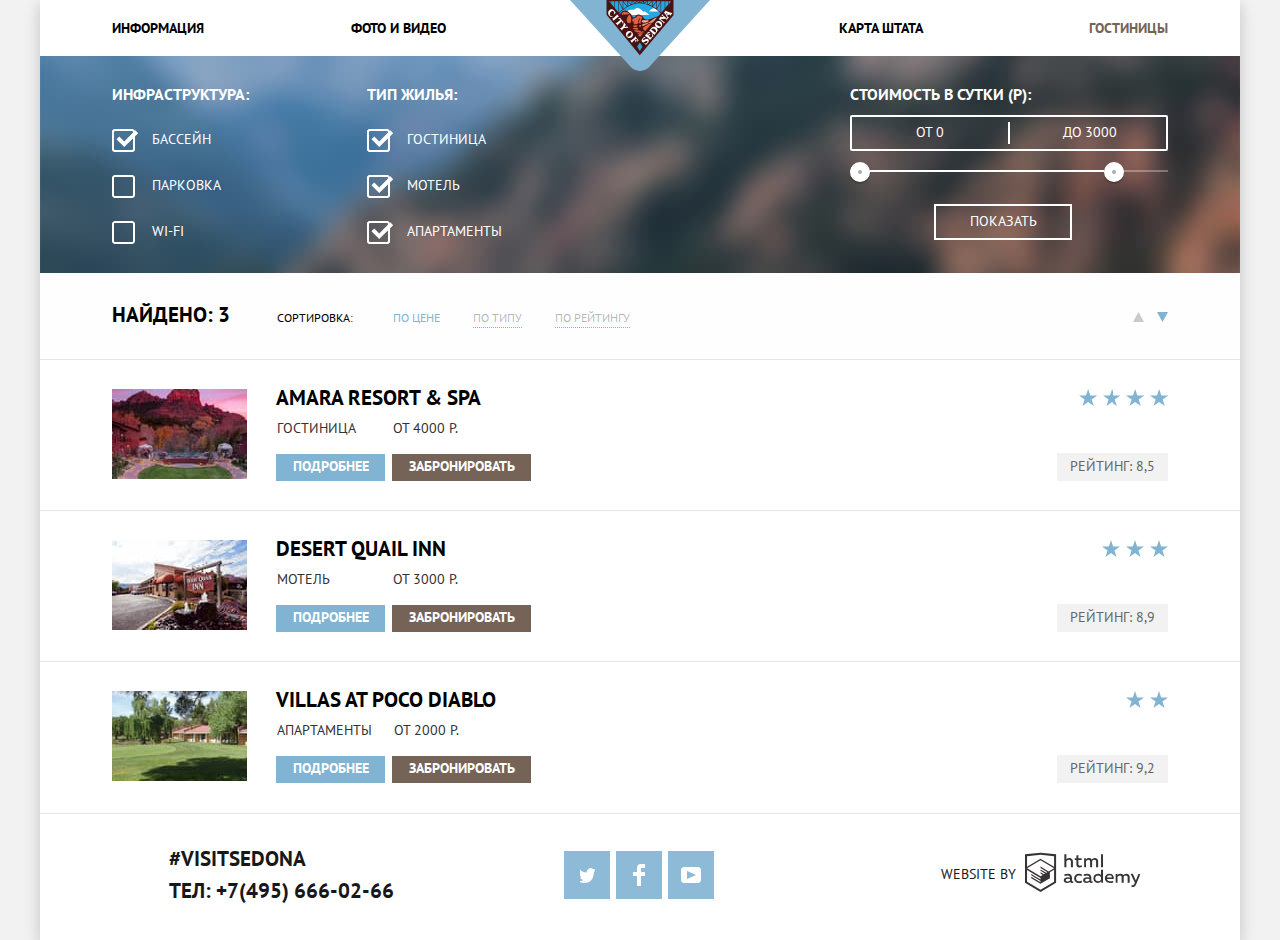
==== commit e061f56d: "defence" ====
--- a/inner.html
+++ b/inner.html
@@ -5,18 +5,7 @@
     <title>Гостиницы в Седоне</title>
     <link href="https://fonts.googleapis.com/css?family=PT+Sans:400,700&display=swap&subset=cyrillic" rel="stylesheet">
     <link href="css/normalize.css" rel="stylesheet">
-    <link href="css/style.css" rel="stylesheet">
-    <!-- Pixel Glass catalog -->
-    <style>
-      HTML {
-        background-repeat: no-repeat;
-        background-position:  50% 0;
-        background-image: url( "pp/img/sedona-hotels.jpg" );
-      }
-    </style>
-	  <link rel="stylesheet" href="pp/pp-style.css">
-    <script src="pp/pp-script.js"></script>
-    <!-- // Pixel Glass -->
+    <link href="css/minstyle.css" rel="stylesheet">
   </head>
   <body class="inner-page">
     <div class="container">
@@ -84,8 +73,8 @@
                     <div class="scale">
                       <div class="bar"></div>
                     </div>
-                    <button class="toggle toggle-min"></button>
-                    <button class="toggle toggle-max"></button>
+                    <button class="toggle toggle-min"><span class="visually-hidden">Минимальная стоимость в сутки</span></button>
+                    <button class="toggle toggle-max"><span class="visually-hidden">Максимальная стоимость в сутки</span></button>
                   </div>
                 </div>
               </fieldset>
--- a/css/minstyle.css
+++ b/css/minstyle.css
@@ -0,0 +1 @@
+body{margin:0;padding:0;font-weight:400;font-size:14px;line-height:21px;font-family:"PT Sans",Arial,sans-serif;color:#333;text-transform:uppercase;background-color:#f2f2f2}*,*::before,*::after{box-sizing:border-box}a{text-decoration:none}img{max-width:100%;height:auto}.visually-hidden,input[type="checkbox"].visually-hidden,input[type="radio"].visually-hidden{position:absolute;width:1px;height:1px;margin:-1px;padding:0;overflow:hidden;white-space:nowrap;border:0;clip:rect(0 0 0 0);clip-path:inset(100%)}.container{position:relative;width:1200px;margin:0 auto;padding:0 0;background-color:#fff;box-shadow:0 5px 15px rgba(0,1,1,.2)}.main-navigation{position:relative;font-weight:700;line-height:26px;color:#000;background-color:#fff}.main-header-logo{position:absolute;top:0;left:50%;z-index:1;display:block;width:140px;height:71px;margin-left:-70px}.site-navigation{display:flex;flex-wrap:wrap;justify-content:space-between;width:1200px;margin:0;padding:0;padding-right:72px;padding-left:72px;list-style:none}.site-navigation li{width:239px;padding-top:15px;padding-bottom:15px;color:inherit}.site-navigation li:nth-child(4n-2){margin-right:auto}.site-navigation li:nth-child(4n-1),.site-navigation li:nth-child(4n){text-align:right}.site-navigation .navigation-map{padding-right:6px}.site-navigation a{color:inherit}.site-navigation a[href]:hover,.site-navigation a[href]:focus{color:#81b3d2}.site-navigation a[href]:active{color:rgba(0,0,0,.3)}.site-navigation-current a{color:#766357}.mountains-bg{position:relative;display:flex;justify-content:center;align-items:center;height:508px;background:url(../img/background.jpg) no-repeat top center;background-color:#fff;background-size:100%}.mountains-bg img{width:459px;height:353px}.main-text{width:492px;margin:0 auto;padding-top:60px;padding-bottom:51px;text-align:center}.mountains-bg::before{content:"";position:absolute;bottom:-3px;left:0;z-index:1;width:1200px;height:59px;background-image:url(../img/intro-mask.svg);background-repeat:no-repeat;background-position:top center}.main-text b{font-size:21px;line-height:26px;text-align:center;color:#000}.main-text p{margin:0;padding:0;padding-top:28px;line-height:26px;text-align:left}.features-list{list-style:none}.devils-bridge{display:flex;color:#fff;background-color:#81b3d2}.real-city{display:flex;flex-wrap:wrap;background-color:#81b3d2}.real-city img{width:800px;height:256px}.real-life,.about-bridge{width:400px;padding-top:47px;padding-right:60px;padding-bottom:60px;padding-left:56px;color:#fff;background-color:#81b3d2}.features-list{display:flex;flex-wrap:wrap;margin:0;padding:0}.real-life,.about-bridge{min-height:256px;padding-bottom:20px}.features-item h3{width:150px;margin:0 auto;padding:0;padding-bottom:23px;font-size:21px;text-align:center}.features-item p{margin:0;padding:0;text-align:center}.features-item .number{padding-bottom:22px}.real-life .number,.about-bridge .number{padding-bottom:20px}.city-features{display:flex;justify-content:space-between;margin:0;padding:0;list-style:none;background-color:#fff}.city-features h4{margin:0;padding:0;padding-bottom:22px;font-size:21px;color:#000}.city-features li{width:400px;min-height:330px;padding:50px;padding-top:162px;padding-bottom:20px;text-align:center}.city-features .home{background:url(../img/home.svg) no-repeat 162px 60px}.city-features .food{background:url(../img/food.svg) no-repeat 162px 60px}.city-features .souvenir{background:url(../img/souvenir.svg) no-repeat 168px 57px}.about-bridge{order:2;width:400px;padding:48px;padding-top:47px;padding-bottom:20px}.devils-bridge img{width:800px;height:256px}.last-advantage{width:400px;min-height:256px;padding-top:46px;padding-right:75px;padding-bottom:20px;padding-left:75px;background-color:#eee}.features-item:nth-child(4){padding-right:63px;padding-left:63px}.last-advantage h3{padding-bottom:23px;color:#000}.features{position:relative;z-index:4;padding-bottom:49px;background-color:#fff}.search-hotels h2{position:relative;z-index:4;margin:0;padding:0;padding-bottom:24px;font-size:30px;line-height:36px;text-align:center;color:#000;background-color:#fff}.search-hotels p{position:relative;z-index:4;margin:0;padding:0;padding-bottom:47px;line-height:24px;text-align:center;background-color:#fff}.search-hotels{position:relative}.button{font-weight:700;font-size:14px;line-height:21px;text-align:center;color:#fff;text-transform:uppercase;background-color:#766357}.button:hover,.button:focus{background-color:#604e43}.button:active{color:rgba(255,255,255,.3);background-color:#503e33}.search-hotels .button{position:relative;z-index:4;display:block;width:568px;margin:0 auto;padding:30px 100px;font-size:21px;line-height:26px}.form-hotels{position:absolute;left:50%;z-index:3;display:flex;flex-wrap:wrap;width:568px;min-height:395px;margin-left:-284px;padding:55px;background-color:#fff;box-shadow:0 7px 15px 0 rgba(0,1,1,.15)}.form-hotels label{font-weight:700;line-height:1.86;text-align:left;color:#000}.form-hotels .children{padding-left:51px;padding-right:28px}.form-hotels .arrival-item,.form-hotels .departure-item{display:flex;flex-wrap:wrap;justify-content:space-between;align-items:center;line-height:1.86;width:458px}.form-hotels .input-wrapper{position:relative}.amount .adult{padding-right:41px}.form-hotels .arrival-item{padding-bottom:28px}.form-hotels .departure-item{padding-bottom:30px}.form-hotels input{width:346px;height:38px;padding-top:6px;padding-bottom:6px;padding-left:13px;padding-right:13px;line-height:1.86;font-weight:700;font-size:14px;font-family:"PT Sans",Arial,sans-serif;text-align:left;color:#000;text-transform:uppercase;background-color:#f2f2f2;border:none}.form-hotels .amount{display:flex;width:229px;padding-bottom:55px}.form-hotels .arrival{padding-right:21px}.form-hotels .departure{padding-right:17px}.amount input{width:113px;padding-right:40px;padding-left:40px;text-align:center}.amount label{padding-top:5px}.form-hotels .amount-button{position:absolute;top:0;left:0;width:38px;height:38px;background-color:#f2f2f2;border:none}.amount .increase{left:75px}.amount .increase::after{content:"";position:absolute;top:13px;left:18px;width:3px;height:12px;background-color:#a9a9a9}.amount-button::before{content:"";position:absolute;background-color:#a9a9a9}.amount-button:hover::before,.amount-button:hover::after{background-color:#000}.amount-button:active::before,.amount-button:active::after{background-color:#81b3d2}.reduce::before{top:17px;left:12px;width:12px;height:3px}.increase::before{top:17px;left:14px;width:11px;height:3px}.form-hotels .icon-calendar{position:absolute;top:7px;right:3px;background-color:transparent;border:none}.icon-calendar:hover path{fill:#000}.icon-calendar:active path{fill:#81b3d2}.form-hotels .button{width:100%;min-height:58px;padding-top:16px;padding-bottom:16px;line-height:26px;background-color:#81b3d2;border:none}.footer-contacts,.footer-contacts a{font-weight:700;font-size:21px;line-height:26px;color:#000}.main-footer p{width:400px;margin:0;padding:0}.main-footer{position:absolute;bottom:0;left:0;z-index:3;display:flex;justify-content:space-between;align-items:center;width:1200px;padding-top:32px;padding-bottom:36px;min-height:120px;background-color:#fff;opacity:.9}.main-footer p{width:400px;text-align:center}.main-footer .footer-contacts{padding-left:123px;text-align:left}.footer-contacts span{display:block;padding-bottom:6px}.inner-page .footer-contacts{padding-left:129px}.footer-copyright b{font-weight:400;line-height:26px;color:#000}.social-button{position:relative;display:block;width:46px;height:48px;background-color:#81b3d2}.main-footer .footer-social{display:flex;flex-wrap:wrap;justify-content:flex-start;width:400px;margin:0;padding:0;padding-top:0;padding-right:124px;padding-left:124px}.footer-social li{margin-top:3px;margin-right:6px;margin-bottom:3px}.footer-social li:nth-child(3n){margin-right:0}.social-button::before{content:"";position:absolute;left:50%;top:50%;transform:translate(-50%,-50%);background-repeat:no-repeat;background-position:50% 50%}.social-button-tw::before{width:15px;height:18px;background-image:url(../img/tw-icon.svg)}.social-button-fb::before{width:12px;height:22px;background-image:url(../img/fb-icon.svg)}.social-button-youtube::before{width:20px;height:16px;background-image:url(../img/youtube-icon.svg)}.html-academy{width:115px;height:41px}.logo-html{display:inline-block;padding-left:5px;vertical-align:middle}.logo-html:hover path,.logo-html:focus path{fill:#81b3d2}.logo-html:active path{fill:#bdbbbc}.footer-social a{background-color:#81b3d2}.social-button:hover,.social-button:focus{background-color:#669ec0}.social-button:active{background-color:#5496bd}.social-button:active::before{opacity:.3}.footer-social{list-style:none}.footer-contacts a:hover,.footer-contacts a:focus{color:#81b3d2}.footer-contacts a:active{color:#bdbbbc}.inner-page .button{display:inline-block;max-width:250px;margin-right:3px;padding-top:2px;padding-right:16px;padding-bottom:4px;padding-left:17px;font:inherit;font-weight:700;vertical-align:top;text-align:center;background-color:#81b3d2}.inner-page .button-buy{background-color:#766357}.button:hover,.button:focus,.button:active{background-color:#663d15}.button.disabled,.button:disabled{background-color:#000;cursor:default;opacity:.5}.filters{width:100%;min-height:217px;padding-top:28px;color:#fff;background-color:#6688ae;background-image:url(../img/filter-background.jpg);background-repeat:no-repeat;background-position:50% 50%;background-size:cover}.filter-item legend{margin-bottom:24px;font-weight:700;font-size:16px}.filter-item{border:0 none}.filter-item ul{margin:0;padding:0;list-style:none}.filter-item li{margin-bottom:25px;padding-left:40px}.filter-item label{position:relative;display:block;cursor:pointer;user-select:none}.filter-input + label::before{content:"";position:absolute;top:0;left:-40px;width:23px;height:23px;background:url(../img/checkbox-off.svg) no-repeat center center}.filter-input:checked + label::after{content:"";position:absolute;top:0;left:-40px;width:27px;height:23px;background:url(../img/checkbox-on.svg) no-repeat center center}.filter-input:disabled + label::before{content:"";position:absolute;top:0;left:-40px;width:23px;height:23px;background:url(../img/checkbox-off-disabled.svg) no-repeat center center}.filter-input:disabled:checked + label::after{content:"";position:absolute;top:0;left:-40px;width:23px;height:23px;background:url(../img/checkbox-on-disabled.svg) no-repeat center center}.filter-column .filter-item{width:318px}.filter-column legend{margin-bottom:10px}.price-controls{position:relative;height:36px;margin-bottom:19px;font-size:0;border:2px solid #fff;border-radius:2px}.price-controls::after{content:"";position:absolute;top:50%;left:50%;width:2px;height:22px;background:#fff;transform:translate(-50%,-50%)}.price-controls input{width:62px;margin:0;padding-left:3px;font:inherit;font-size:14px;line-height:21px;text-align:left;color:#fff;color:inherit;background:none;background-color:transparent;border:none}.price-controls .min-price,.price-controls .max-price{width:147px;padding-top:4px;padding-left:64px}.price-controls label{display:inline-block;font-size:14px;line-height:21px;vertical-align:top;cursor:pointer}.range-controls{position:relative;margin-bottom:32px}.range-controls .scale{height:2px;background:rgba(255,255,255,.3)}.range-controls .bar{width:80%;height:2px;background:#fff}.toggle{position:absolute;top:-8px;width:20px;height:20px;padding:0;background-color:#ababab;border:8px solid #fff;border-radius:50%;box-shadow:0 2px 1px 0 rgba(0,1,1,.2);cursor:pointer}.toggle-min{left:0}.toggle-max{left:80%}.toggle:hover,.toggle:focus{background:#1c4f80}.filters .filters-button{width:138px;margin-left:84px;padding-top:5px;padding-bottom:6px;font-weight:400;line-height:21px;background-color:transparent;border:2px solid #fff}.filters-button:hover,.filters-button:focus{color:#000;background-color:#fff}.filters-button:active{background-color:#fff;opacity:.9}.sort{display:flex;justify-content:flex-start;align-items:baseline;min-height:86px;padding-top:29px;padding-right:72px;padding-left:72px;font-size:12px;line-height:18px;color:#000;background-color:#fefefe}.sort p,.sort h2{margin:0;padding:0}.sort p{margin-right:47px}.sort h2{margin-right:40px;font-weight:400;font-size:12px;line-height:18px}.sort .sort-item{margin-right:33px}.sort .indicators{margin-left:auto}.sort .sort-indicator-up{margin-right:10px}.sort-item{color:rgba(0,0,0,.3);border-bottom:1px dotted #81b3d2}.sort-item:hover,.sort-item:focus{color:#81b3d2}.sort-item:active{color:#000;border:none}.sort-indicator-down svg{transform:rotate(180deg)}.sort-indicator:hover path,.sort-indicator:focus path{fill:#231f20}.sort-indicator:active path{fill:#81b3d2}.sort-info{font-weight:700;font-size:21px;line-height:26px}.sort-indicator-current path{fill:#81b3d2}.sort-item-current{color:#81b3d2;border:none}.sort-item-current:hover,.sort-item-current:focus{border-bottom:1px dotted #81b3d2}.sort-item-current:active{border:none}.hotels{margin:0;padding:0;list-style:none}.hotels li{display:flex;justify-content:space-between;align-items:stretch;padding-top:25px;padding-right:72px;padding-bottom:29px;padding-left:72px;border-top:1px solid #e5e5e5}.hotels li:last-child{padding-bottom:30px;border-bottom:1px solid #e5e5e5}.hotels h3{margin:0;margin-bottom:6px;padding:0;max-width:400px}.hotels img{width:135px;height:90px;margin-top:4px;margin-right:29px}.hotels .comfort{position:relative;margin-top:4px;margin-left:auto;padding-top:64px}.hotels .comfort::before{content:"";position:absolute;top:0;right:0;z-index:1;width:89px;height:17px;background-image:url(../img/star.svg);background-repeat:space}.hotels-item .four-stars::before{width:89px}.hotels-item .three-stars::before{width:66px}.hotels-item .two-stars::before{width:42px}.hotel-name{font-size:21px;line-height:26px;color:#000}.hotel-name:hover,.hotel-name:focus{color:#81b3d2}.column-hotel table{width:232px;margin-bottom:14px;border-spacing:0}.hotels-item td{width:96px}.hotel-name:active{color:rgba(0,0,0,.3)}.rating{display:block;padding-top:3px;padding-right:13px;padding-bottom:4px;padding-left:13px;color:#666;background-color:#f2f2f2}.button-info{background-color:#81b3d2}.button-info:hover,.button-info:focus{background-color:#669ec0}.button-info:active{background-color:#5496bd}.filters form{display:flex;padding-right:72px;padding-left:72px}.filters fieldset{width:255px;margin:0;padding:0}.filter-column{width:318px;margin-left:auto}.inner-page .main-footer{position:static;background-color:#fff}@keyframes bounce{0%{transform:translateY(-395px)}50%{transform:translateY(-200px)}90%{transform:translateY(-50px)}100%{transform:translateY(0)}}@keyframes shake{0%,100%{transform:translateX(0)}10%,30%,50%,70%,90%{transform:translateX(-10px)}20%,40%,60%,80%{transform:translateX(10px)}}.modal-show{animation:bounce 0.5s}.modal-error{animation:shake 0.6s}.modal{display:none}.map{position:relative}.map .google-map{position:absolute;z-index:2;width:1200px;height:593px;border:none}
